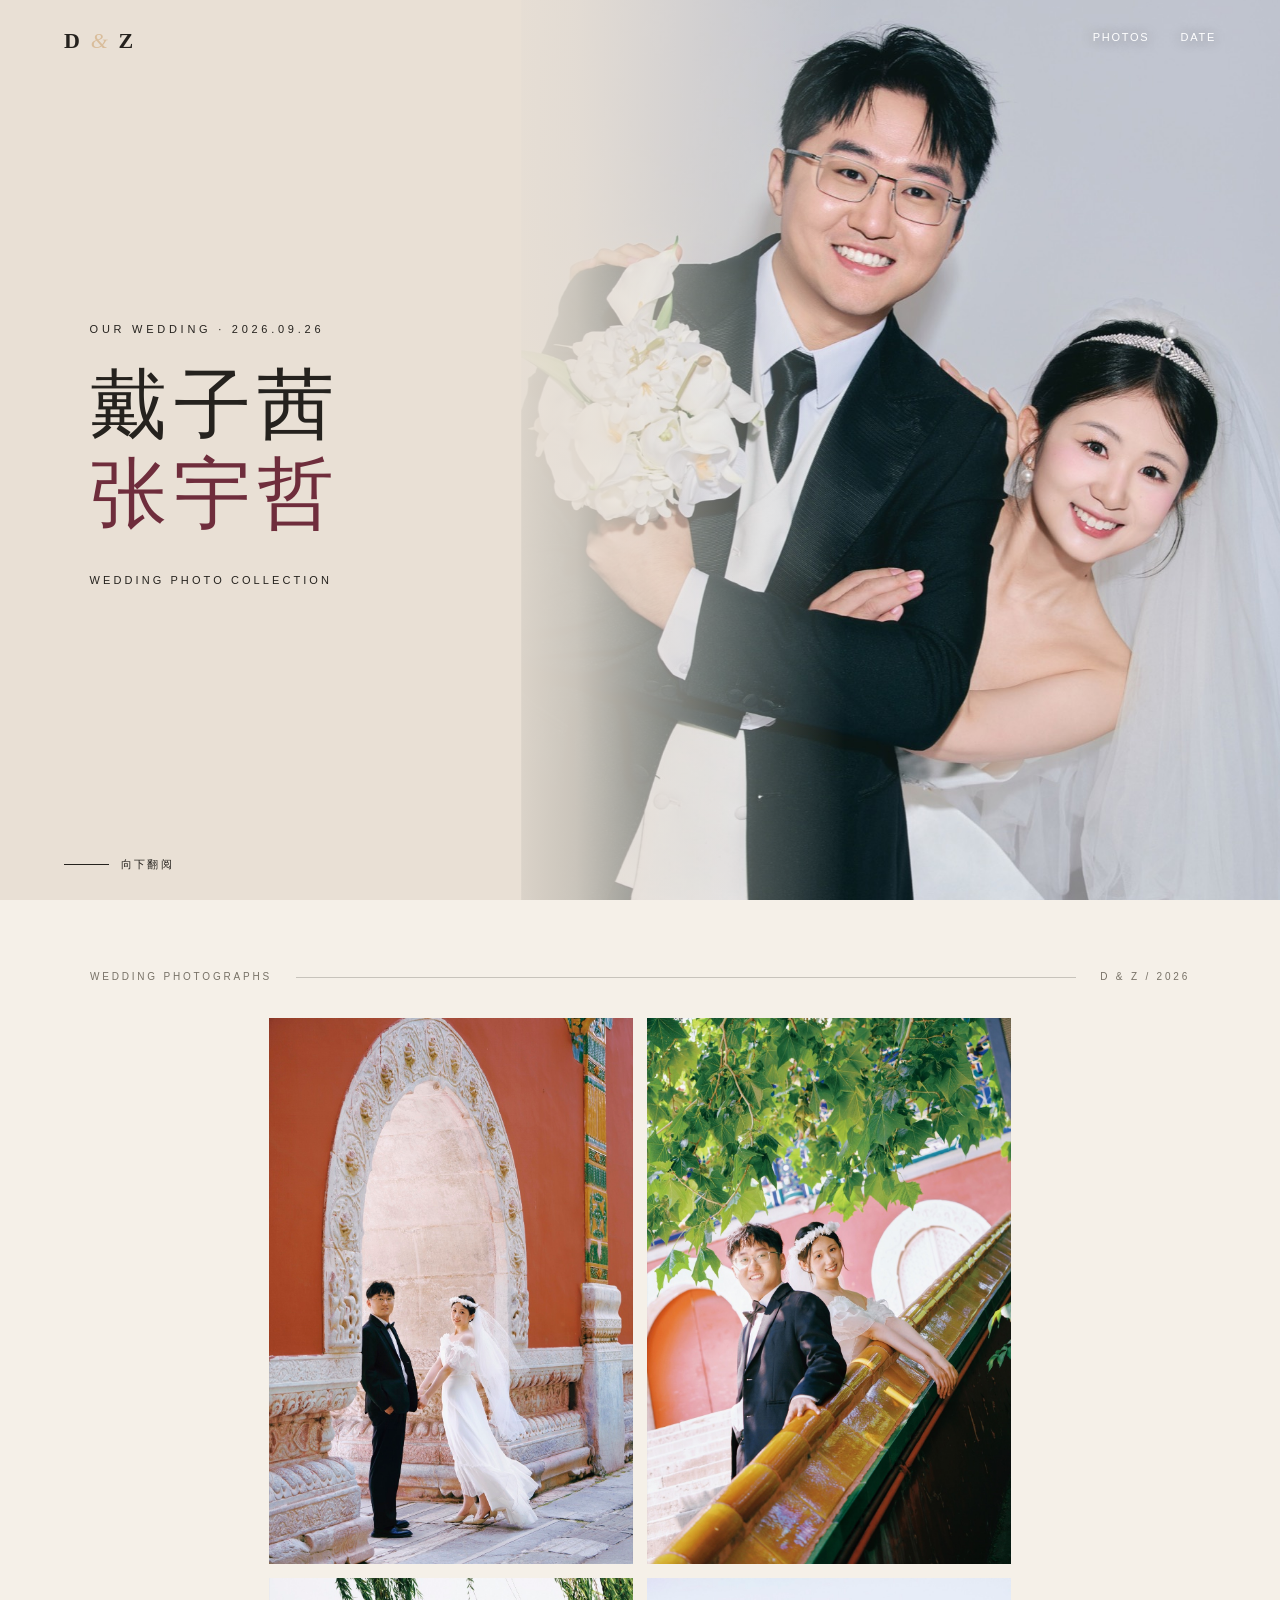
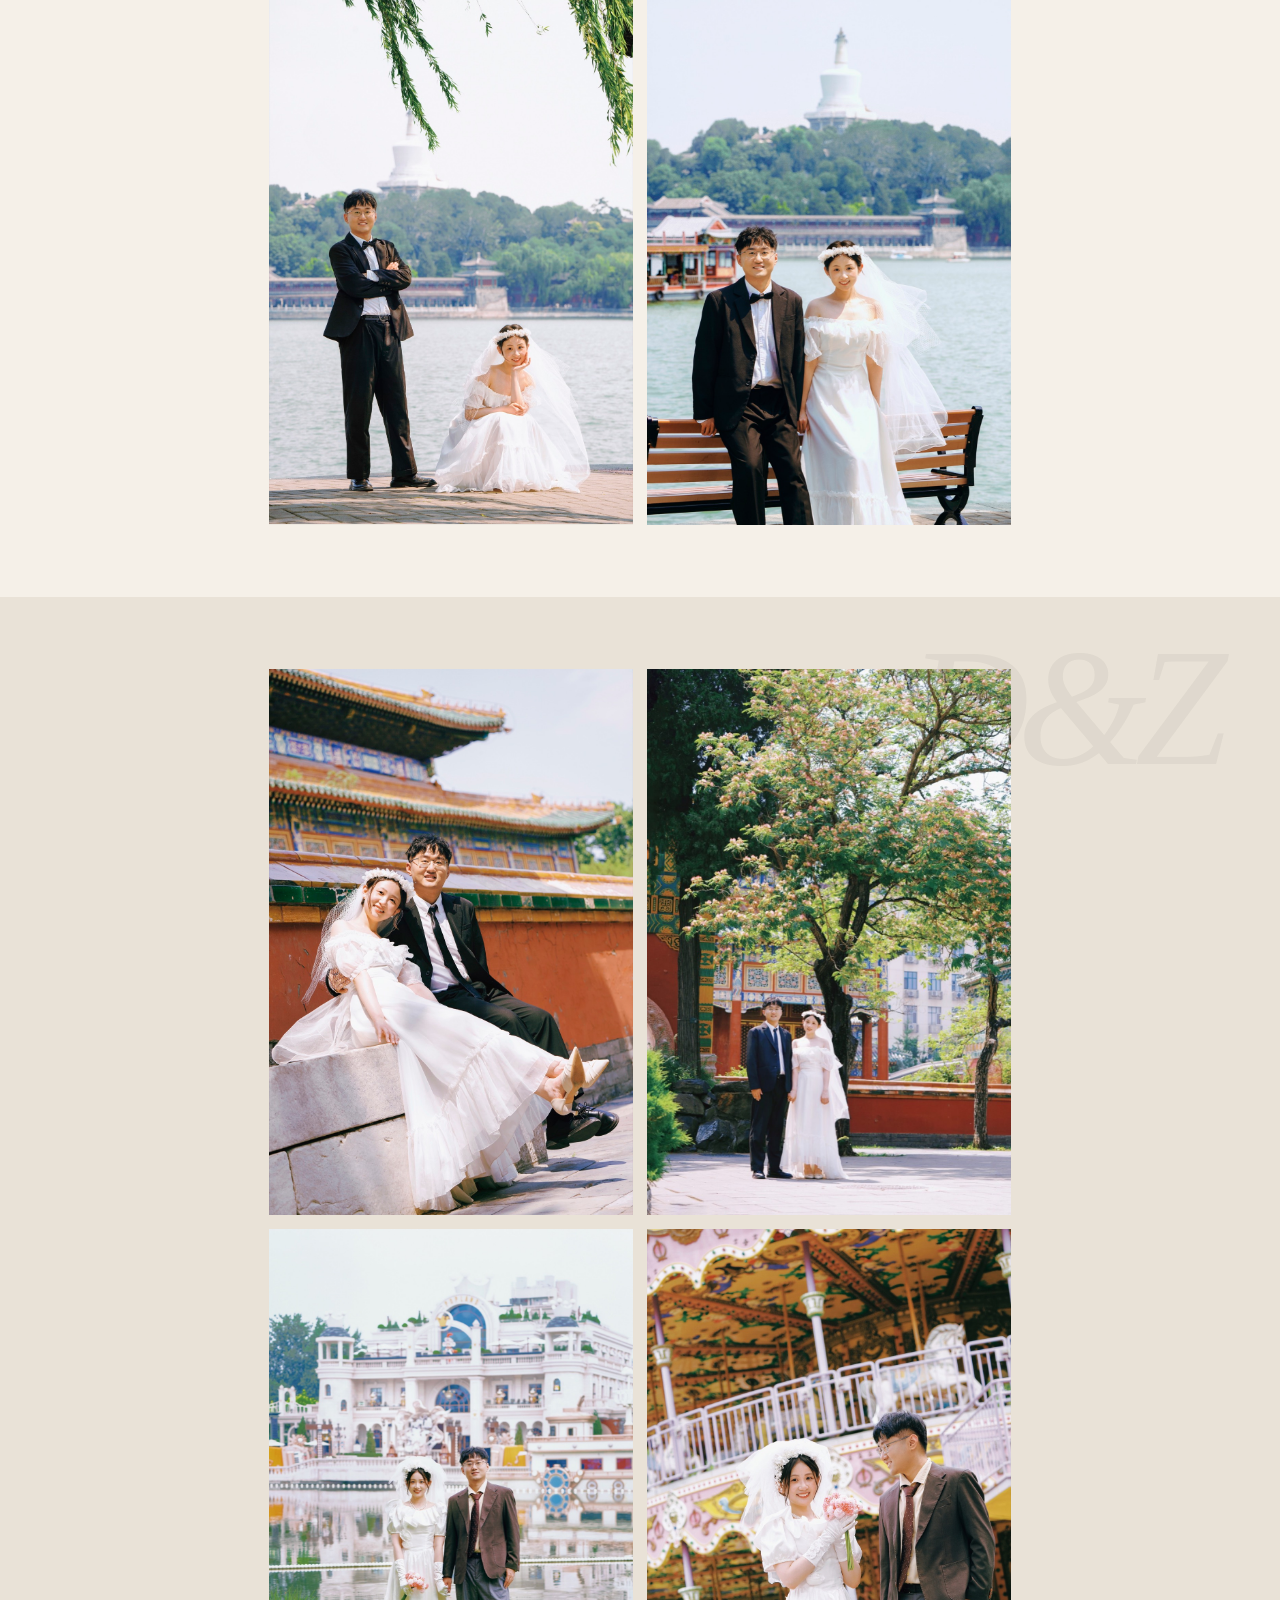
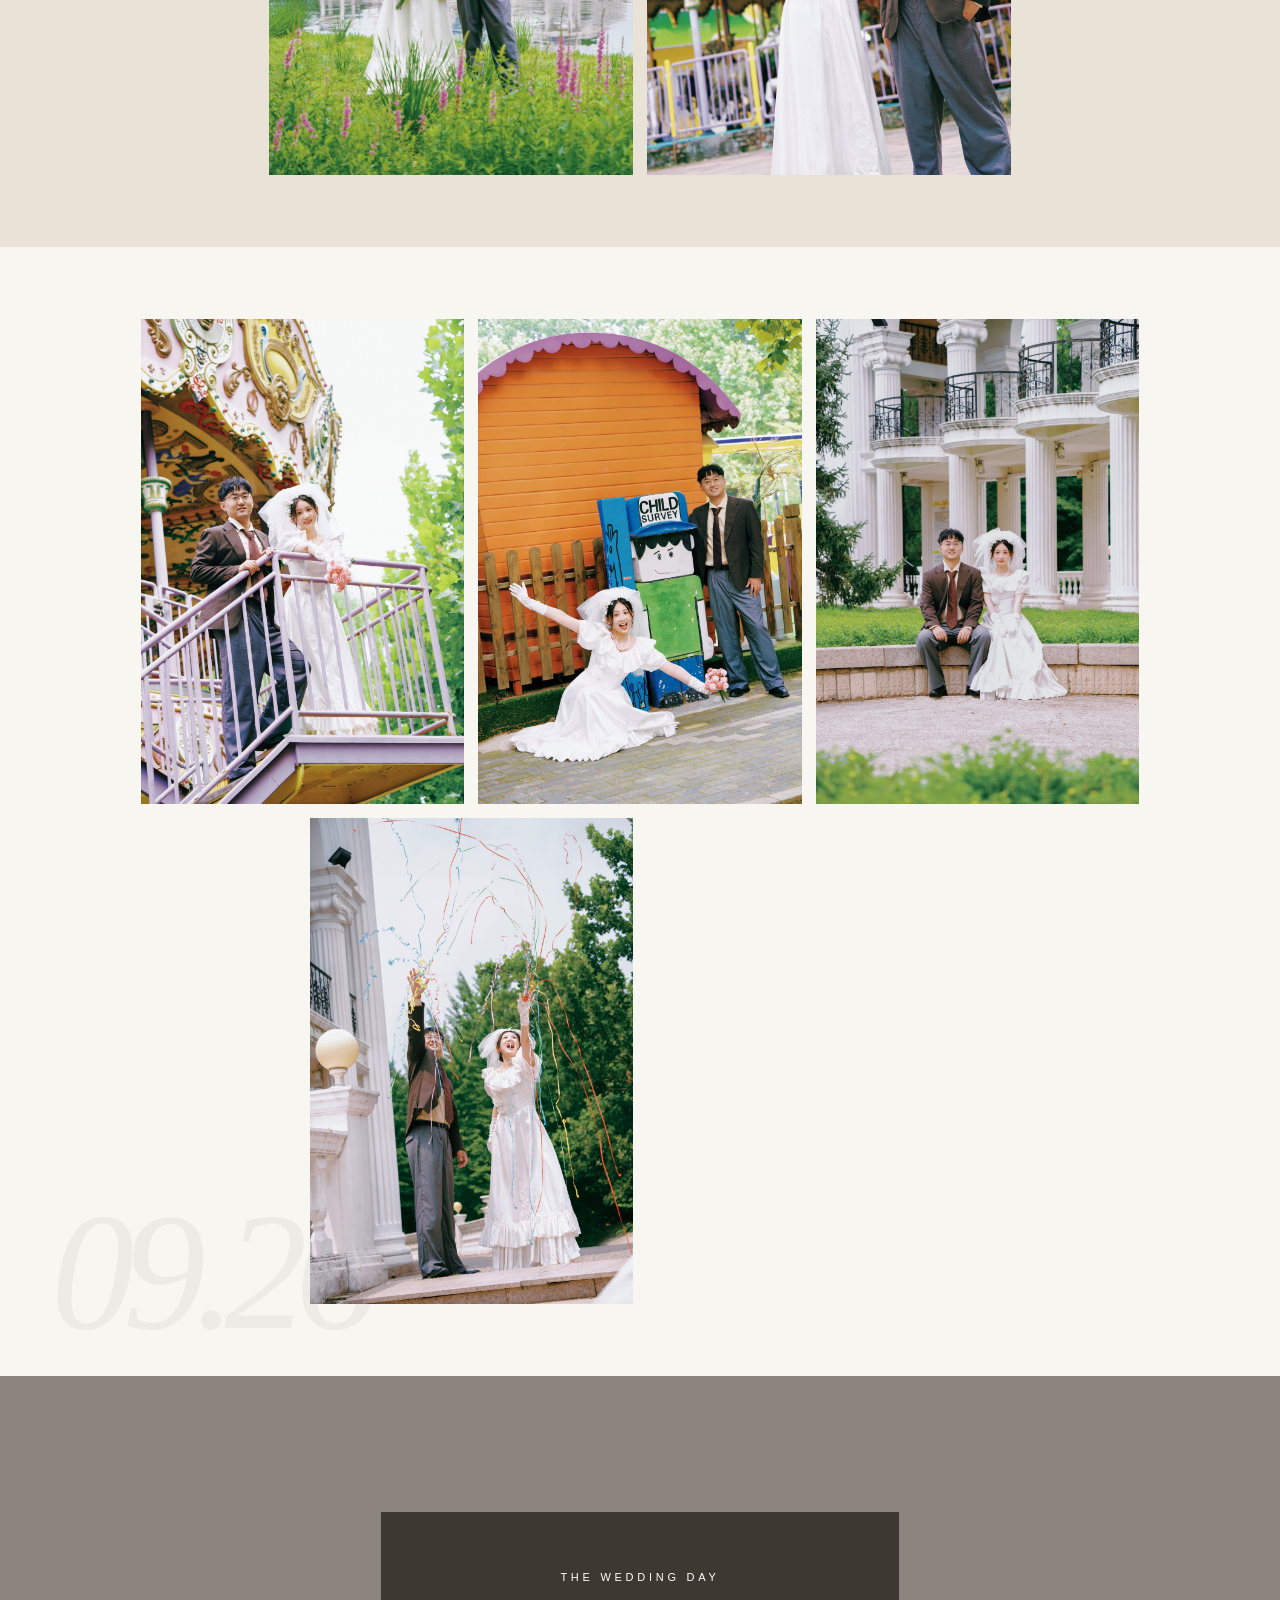
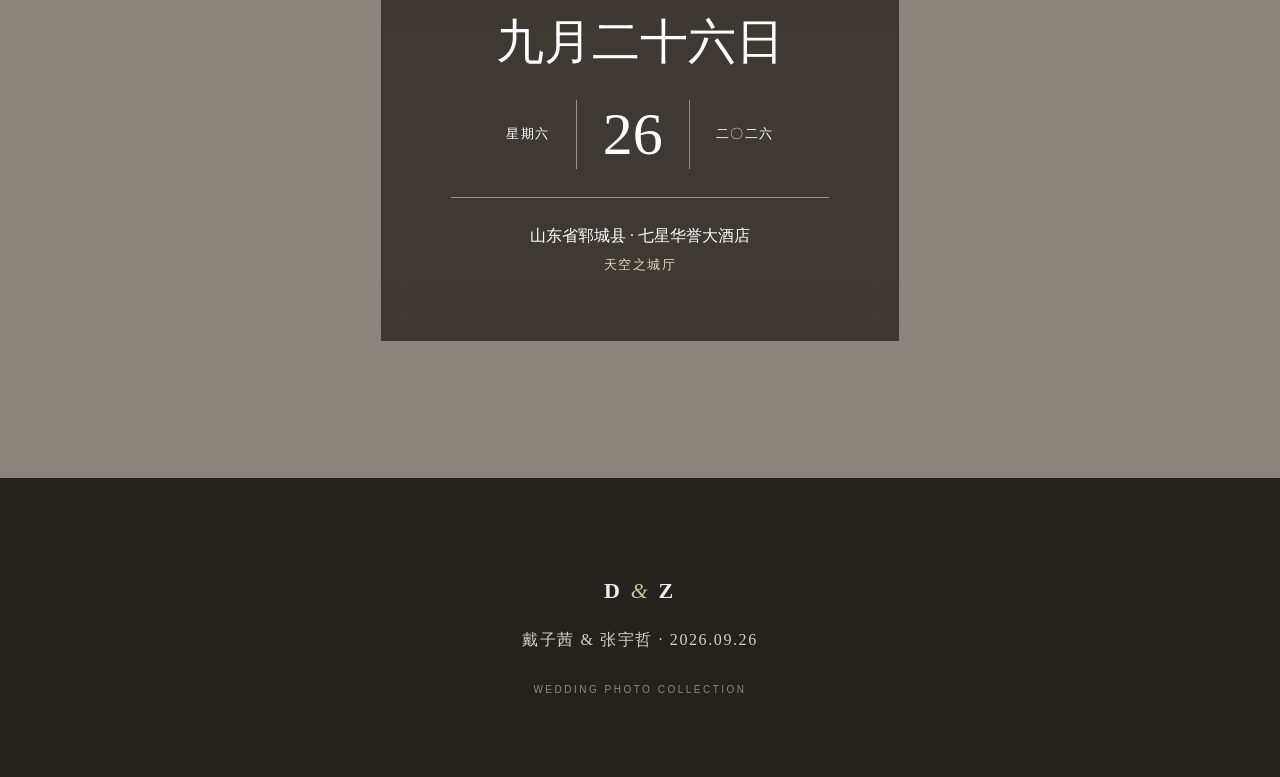
==== index.html @ 15e839a5 "Remove staircase portrait and refresh gallery styles" ====
<!doctype html>
<html lang="zh-CN">
<head>
  <meta charset="utf-8">
  <meta name="viewport" content="width=device-width, initial-scale=1">
  <meta name="description" content="戴子茜与张宇哲的婚礼影像集。2026年9月26日，山东省郓城县七星华誉大酒店·天空之城厅">
  <title>戴子茜 & 张宇哲｜婚礼影像集</title>
  <link rel="stylesheet" href="style.css?v=20260824-2">
</head>
<body>
  <header class="nav">
    <a class="monogram" href="#top" aria-label="返回首页">D <span>&</span> Z</a>
    <nav aria-label="页面导航">
      <a href="#gallery">PHOTOS</a><a href="#day">DATE</a>
    </nav>
  </header>

  <main>
    <section class="hero" id="top">
      <img src="photos/hero.jpg" alt="戴子茜与张宇哲的婚纱照">
      <div class="heroShade"></div>
      <div class="heroCopy">
        <p class="eyebrow">OUR WEDDING · 2026.09.26</p>
        <h1>戴子茜<br><em>张宇哲</em></h1>
        <p class="names">WEDDING PHOTO COLLECTION</p>
      </div>
      <a class="scroll" href="#gallery"><span></span>向下翻阅</a>
    </section>

    <section class="albumSpread openingSpread section" id="gallery" aria-label="婚纱照片">
      <div class="albumCaption">
        <p>WEDDING PHOTOGRAPHS</p><span></span><p>D & Z / 2026</p>
      </div>
      <div class="albumGrid openingGrid">
        <button class="photo lead" data-full="photos/photo-01.jpg"><img src="photos/photo-01.jpg" alt="戴子茜与张宇哲在红墙前牵手"><span>VIEW</span></button>
        <button class="photo" data-full="photos/photo-02.jpg"><img src="photos/photo-02.jpg" alt="戴子茜与张宇哲在绿荫下相伴" loading="lazy"><span>VIEW</span></button>
        <button class="photo" data-full="photos/photo-03.jpg"><img src="photos/photo-03.jpg" alt="戴子茜与张宇哲在湖畔留影" loading="lazy"><span>VIEW</span></button>
        <button class="photo" data-full="photos/photo-04.jpg"><img src="photos/photo-04.jpg" alt="戴子茜与张宇哲在北海湖畔" loading="lazy"><span>VIEW</span></button>
      </div>
    </section>

    <section class="albumSpread middleSpread section" aria-label="婚纱照片">
      <p class="spreadMark" aria-hidden="true">D&Z</p>
      <div class="albumGrid middleGrid">
        <button class="photo" data-full="photos/photo-05.jpg"><img src="photos/photo-05.jpg" alt="戴子茜与张宇哲依偎在宫墙旁" loading="lazy"><span>VIEW</span></button>
        <button class="photo" data-full="photos/photo-06.jpg"><img src="photos/photo-06.jpg" alt="戴子茜与张宇哲在花树下牵手" loading="lazy"><span>VIEW</span></button>
        <button class="photo" data-full="photos/photo-07.jpg"><img src="photos/photo-07.jpg" alt="戴子茜与张宇哲在花园里牵手" loading="lazy"><span>VIEW</span></button>
        <button class="photo" data-full="photos/photo-08.jpg"><img src="photos/photo-08.jpg" alt="戴子茜与张宇哲在旋转木马前相视" loading="lazy"><span>VIEW</span></button>
      </div>
    </section>

    <section class="albumSpread closingSpread section" aria-label="婚纱照片">
      <p class="dateMark" aria-hidden="true">09.26</p>
      <div class="albumGrid closingGrid">
        <button class="photo" data-full="photos/photo-09.jpg"><img src="photos/photo-09.jpg" alt="戴子茜与张宇哲在旋转木马旁合影" loading="lazy"><span>VIEW</span></button>
        <button class="photo" data-full="photos/photo-10.jpg"><img src="photos/photo-10.jpg" alt="戴子茜与张宇哲的俏皮合影" loading="lazy"><span>VIEW</span></button>
        <button class="photo" data-full="photos/photo-14.jpg"><img src="photos/photo-14.jpg" alt="戴子茜与张宇哲在白色廊柱前并肩而坐" loading="lazy"><span>VIEW</span></button>
        <button class="photo" data-full="photos/photo-15.jpg"><img src="photos/photo-15.jpg" alt="戴子茜与张宇哲在彩带下欢庆" loading="lazy"><span>VIEW</span></button>
      </div>
    </section>

    <section class="day" id="day">
      <div class="dayCard">
        <p class="eyebrow">THE WEDDING DAY</p><h2>九月二十六日</h2>
        <div class="date"><span>星期六</span><strong>26</strong><span>二〇二六</span></div>
        <div class="rule"></div>
        <p>山东省郓城县 · 七星华誉大酒店</p><p class="time">天空之城厅</p>
      </div>
    </section>
  </main>

  <footer><p class="monogram">D <span>&</span> Z</p><p>戴子茜 & 张宇哲 · 2026.09.26</p><small>WEDDING PHOTO COLLECTION</small></footer>
  <dialog id="lightbox"><button aria-label="关闭">×</button><img alt="照片预览"></dialog>
  <script src="script.js"></script>
</body>
</html>
---- style.css ----
:root{--ink:#25221e;--cream:#f5f0e8;--stone:#e9e2d7;--wine:#6f2d3c}
*{box-sizing:border-box}html{scroll-behavior:smooth}body{margin:0;background:var(--cream);color:var(--ink);font-family:"Noto Serif SC","Songti SC",Georgia,serif}a{color:inherit;text-decoration:none}
.nav{position:absolute;z-index:10;width:100%;display:flex;justify-content:space-between;align-items:center;padding:30px 5vw;color:#fff}.monogram{font:600 22px/1 Georgia,serif;letter-spacing:.12em}.monogram span{font-style:italic;font-weight:400;color:#d9bd9b}.nav .monogram{color:var(--ink)}.nav nav{display:flex;gap:31px;font:500 11px/1 Arial,sans-serif;letter-spacing:.16em;text-shadow:0 1px 14px #0007}.nav nav a{border-bottom:1px solid transparent;padding-bottom:6px}.nav nav a:hover{border-color:#fff}
.hero{min-height:100svh;position:relative;overflow:hidden;color:var(--ink);background:#e9e0d5}.hero>img{position:absolute;inset:0 0 0 auto;width:59%;height:100%;object-fit:cover;object-position:center 34%;transform:scale(1.01)}.heroShade{position:absolute;inset:0;background:linear-gradient(90deg,#e9e0d5 0%,#e9e0d5 37%,#e9e0d5db 45%,#e9e0d500 66%)}.heroCopy{position:absolute;z-index:1;left:7vw;top:50%;width:42%;transform:translateY(-46%)}.eyebrow{font:500 11px/1.4 Arial,sans-serif;letter-spacing:.34em;margin:0 0 24px}.eyebrow.dark{color:var(--wine)}.hero h1{font-size:clamp(48px,6vw,88px);line-height:1.16;font-weight:400;letter-spacing:.09em;margin:0}.hero h1 em{font-style:normal;font-weight:400;color:var(--wine)}.names{margin-top:32px;font:500 11px/1.6 Arial,sans-serif;letter-spacing:.28em}.scroll{position:absolute;bottom:28px;left:5vw;font:11px Arial,sans-serif;letter-spacing:.2em;display:flex;align-items:center;gap:12px}.scroll span{display:block;width:45px;height:1px;background:var(--ink)}
.section{padding:8vh max(6vw,24px)}.albumSpread{position:relative;min-height:100svh;display:grid;align-content:center;overflow:hidden}.openingSpread{background:var(--cream)}.middleSpread{background:var(--stone)}.closingSpread{background:#f8f6f1}.albumCaption{display:grid;grid-template-columns:auto minmax(50px,1fr) auto;gap:24px;align-items:center;width:min(100%,1100px);margin:0 auto 4vh;color:#777166;font:500 10px/1 Arial,sans-serif;letter-spacing:.28em}.albumCaption p{margin:0;white-space:nowrap}.albumCaption span{height:1px;background:#25221e38}.albumGrid{position:relative;z-index:1;display:grid;margin:0 auto}.openingGrid,.middleGrid{grid-template-columns:repeat(2,minmax(0,1fr));grid-template-rows:none;grid-auto-flow:row;gap:14px;width:min(58vw,820px);aspect-ratio:auto}.openingGrid .photo:nth-child(n),.middleGrid .photo:nth-child(n){grid-column:auto;grid-row:auto;width:100%;min-width:0;min-height:0;margin:0;aspect-ratio:2/3}.closingGrid{grid-template-columns:repeat(6,minmax(0,1fr));grid-template-rows:none;grid-auto-flow:row;gap:14px;width:min(78vw,1180px);aspect-ratio:auto}.closingGrid .photo:nth-child(n){width:100%;min-width:0;min-height:0;margin:0;aspect-ratio:2/3}.closingGrid .photo:nth-child(1){grid-column:1/span 2;grid-row:1}.closingGrid .photo:nth-child(2){grid-column:3/span 2;grid-row:1}.closingGrid .photo:nth-child(3){grid-column:5/span 2;grid-row:1}.closingGrid .photo:nth-child(4){grid-column:2/span 2;grid-row:2}.closingGrid .photo:nth-child(5){grid-column:4/span 2;grid-row:2}.spreadMark,.dateMark{position:absolute;z-index:0;margin:0;color:#25221e0d;font:italic clamp(88px,13vw,190px)/.8 Georgia,serif;letter-spacing:-.07em;pointer-events:none}.spreadMark{top:5vh;right:5vw}.dateMark{left:4vw;bottom:4vh}
.photo{border:0;padding:0;position:relative;aspect-ratio:2/3;overflow:hidden;background:#ece7df;cursor:zoom-in}.photo img{width:100%;height:100%;object-fit:contain;transition:transform .7s ease}.photo span{position:absolute;z-index:2;right:18px;bottom:16px;color:#fff;font:10px Arial,sans-serif;letter-spacing:.2em;opacity:0;transition:opacity .3s}.photo:after{content:"";position:absolute;inset:0;background:#26181226;opacity:0;transition:opacity .3s}.photo:hover img{transform:scale(1.04)}.photo:hover:after,.photo:hover span{opacity:1}
.day{min-height:78vh;background:url("photos/day.jpg") center 42%/cover fixed;display:grid;place-items:center;padding:60px 20px;position:relative}.day:before{content:"";position:absolute;inset:0;background:#231b1480}.dayCard{position:relative;background:#2b2620cc;backdrop-filter:blur(10px);color:#fff;text-align:center;padding:58px 70px;border:1px solid #ffffff61;min-width:min(520px,92vw)}.dayCard h2{font-size:48px;font-weight:400;margin:0 0 26px}.date{display:flex;justify-content:center;align-items:center;gap:26px}.date span{font-size:13px;letter-spacing:.12em}.date strong{font:400 60px Georgia,serif;border-inline:1px solid #ffffff73;padding:0 26px}.rule{height:1px;background:#ffffff73;margin:28px 0}.dayCard>p:not(.eyebrow){margin:9px}.time{font-size:13px;letter-spacing:.12em;color:#e2d7c8}
footer{text-align:center;padding:80px 20px;background:#25221e;color:#eee}footer>p:nth-child(2){margin:28px 0;color:#d8d0c5;letter-spacing:.1em}footer small{color:#8f887e;font:10px Arial,sans-serif;letter-spacing:.25em}
dialog{width:100vw;height:100vh;max-width:none;max-height:none;border:0;padding:5vw;background:#100d0bf0}dialog[open]{display:grid;place-items:center}dialog::backdrop{background:#100d0bf0}dialog img{max-width:90vw;max-height:85vh;object-fit:contain}dialog button{position:absolute;right:28px;top:20px;background:none;border:0;color:#fff;font:300 38px Arial,sans-serif;cursor:pointer}
@media(max-width:760px){.nav nav{display:none}.nav{padding:24px}.nav .monogram{color:#fff;text-shadow:0 1px 12px #0006}.hero{color:#fff}.hero>img{inset:0;width:100%;object-position:center 35%}.heroShade{background:linear-gradient(180deg,#14100d33,#14100d29 35%,#14100db8)}.heroCopy{left:24px;right:24px;top:auto;bottom:104px;width:auto;transform:none;text-align:center;text-shadow:0 2px 18px #0006}.hero .eyebrow{margin-bottom:18px}.hero h1{font-size:47px}.hero h1 em{color:#f0dfcd}.scroll span{background:#fff}.section{padding:56px 14px}.albumCaption{grid-template-columns:auto minmax(20px,1fr) auto;gap:10px;margin-bottom:22px;font-size:8px;letter-spacing:.14em}.openingGrid{grid-template-columns:repeat(2,minmax(0,1fr));grid-template-rows:none;grid-auto-flow:row;width:100%;aspect-ratio:auto;gap:8px}.openingGrid .photo:nth-child(n){grid-column:auto;grid-row:auto;width:100%;margin:0;aspect-ratio:2/3}.middleGrid{grid-template-columns:repeat(2,minmax(0,1fr));grid-template-rows:none;grid-auto-flow:row;width:100%;gap:8px;aspect-ratio:auto}.middleGrid .photo:nth-child(n){grid-column:auto;grid-row:auto;width:100%;margin:0;aspect-ratio:2/3}.closingGrid{grid-template-columns:repeat(2,minmax(0,1fr));grid-template-rows:none;grid-auto-flow:row;width:100%;gap:8px;aspect-ratio:auto}.closingGrid .photo:nth-child(n){order:0;grid-column:auto;grid-row:auto;width:100%;margin:0;aspect-ratio:2/3}.closingGrid .photo:nth-child(5){grid-column:1/-1;justify-self:center;width:calc(50% - 4px)}.spreadMark,.dateMark{font-size:24vw}.spreadMark{top:28px;right:18px}.dateMark{left:16px;bottom:24px}.day{background-attachment:scroll}.dayCard{padding:45px 22px}.dayCard h2{font-size:38px}.date{gap:10px}.date strong{font-size:46px;padding:0 14px}dialog{padding:18px}dialog img{max-width:100%;max-height:82vh}}
@media(prefers-reduced-motion:reduce){html{scroll-behavior:auto}.photo img{transition:none}}
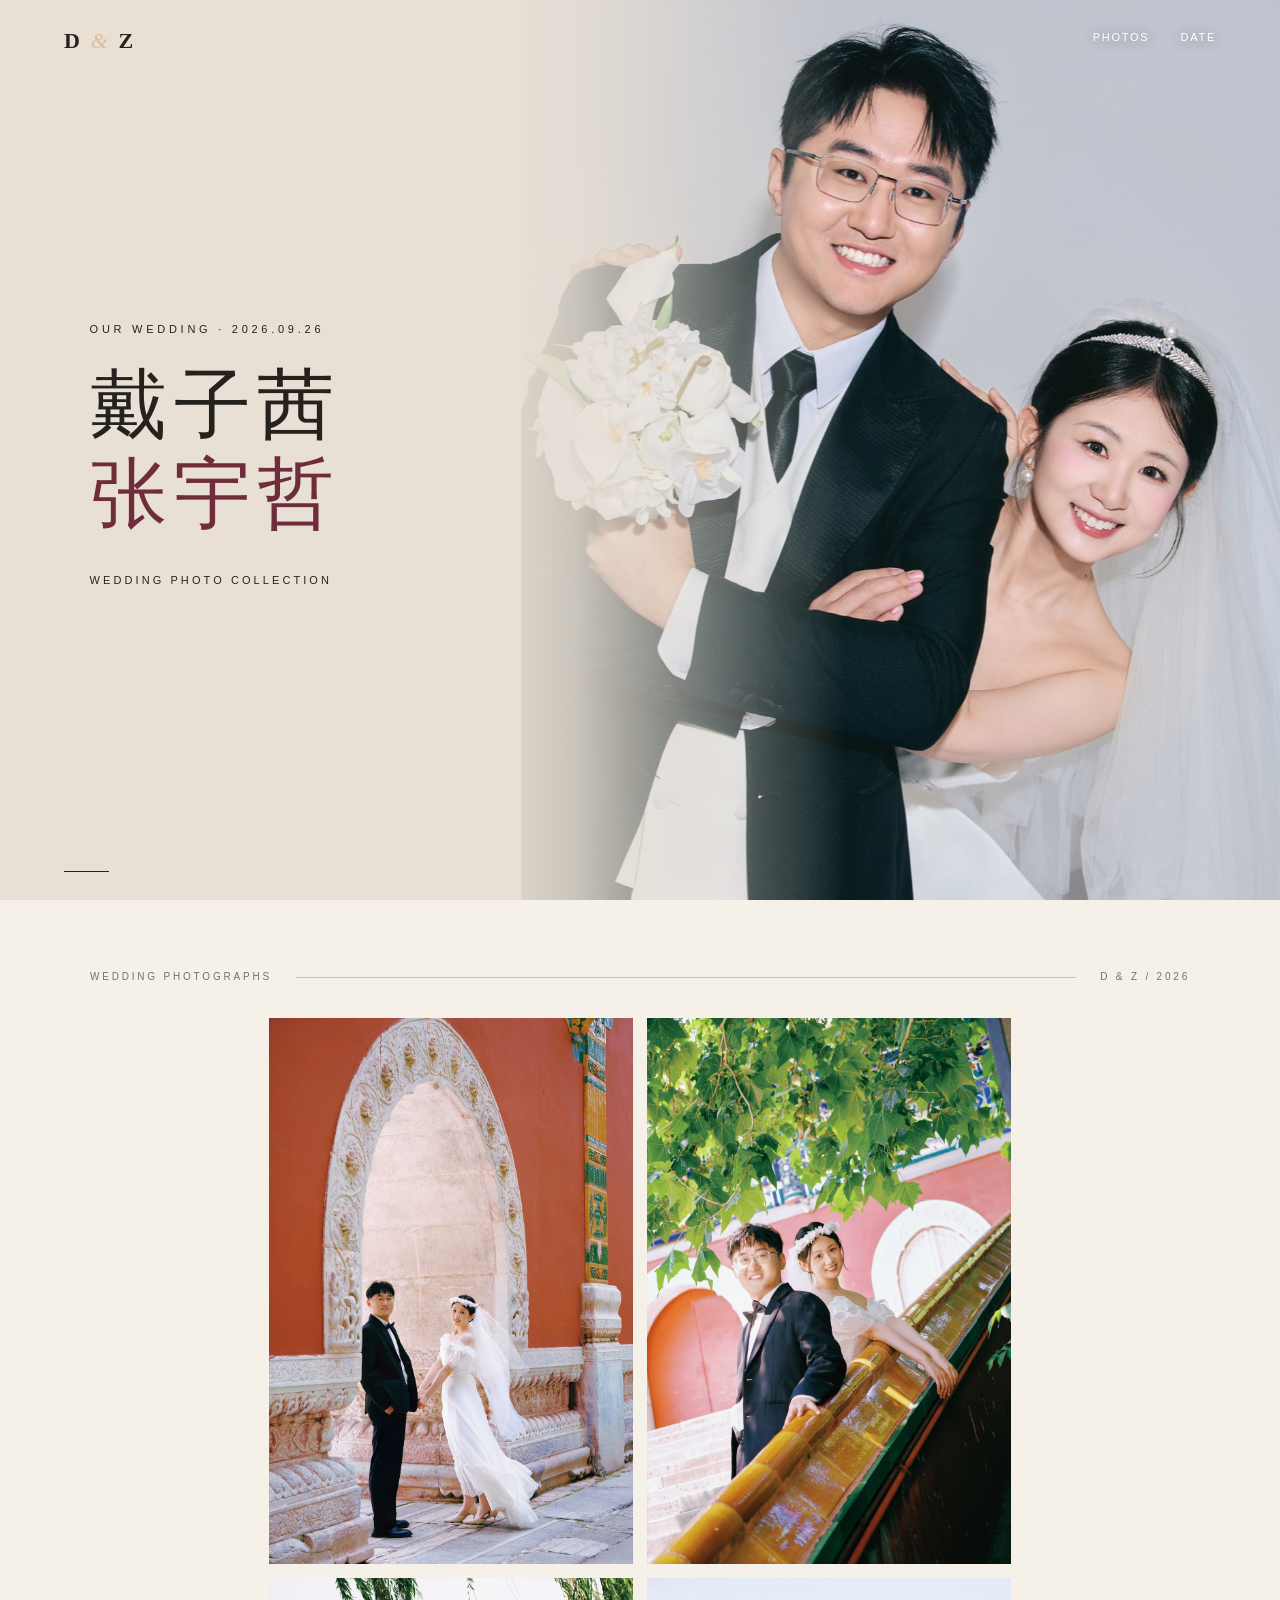
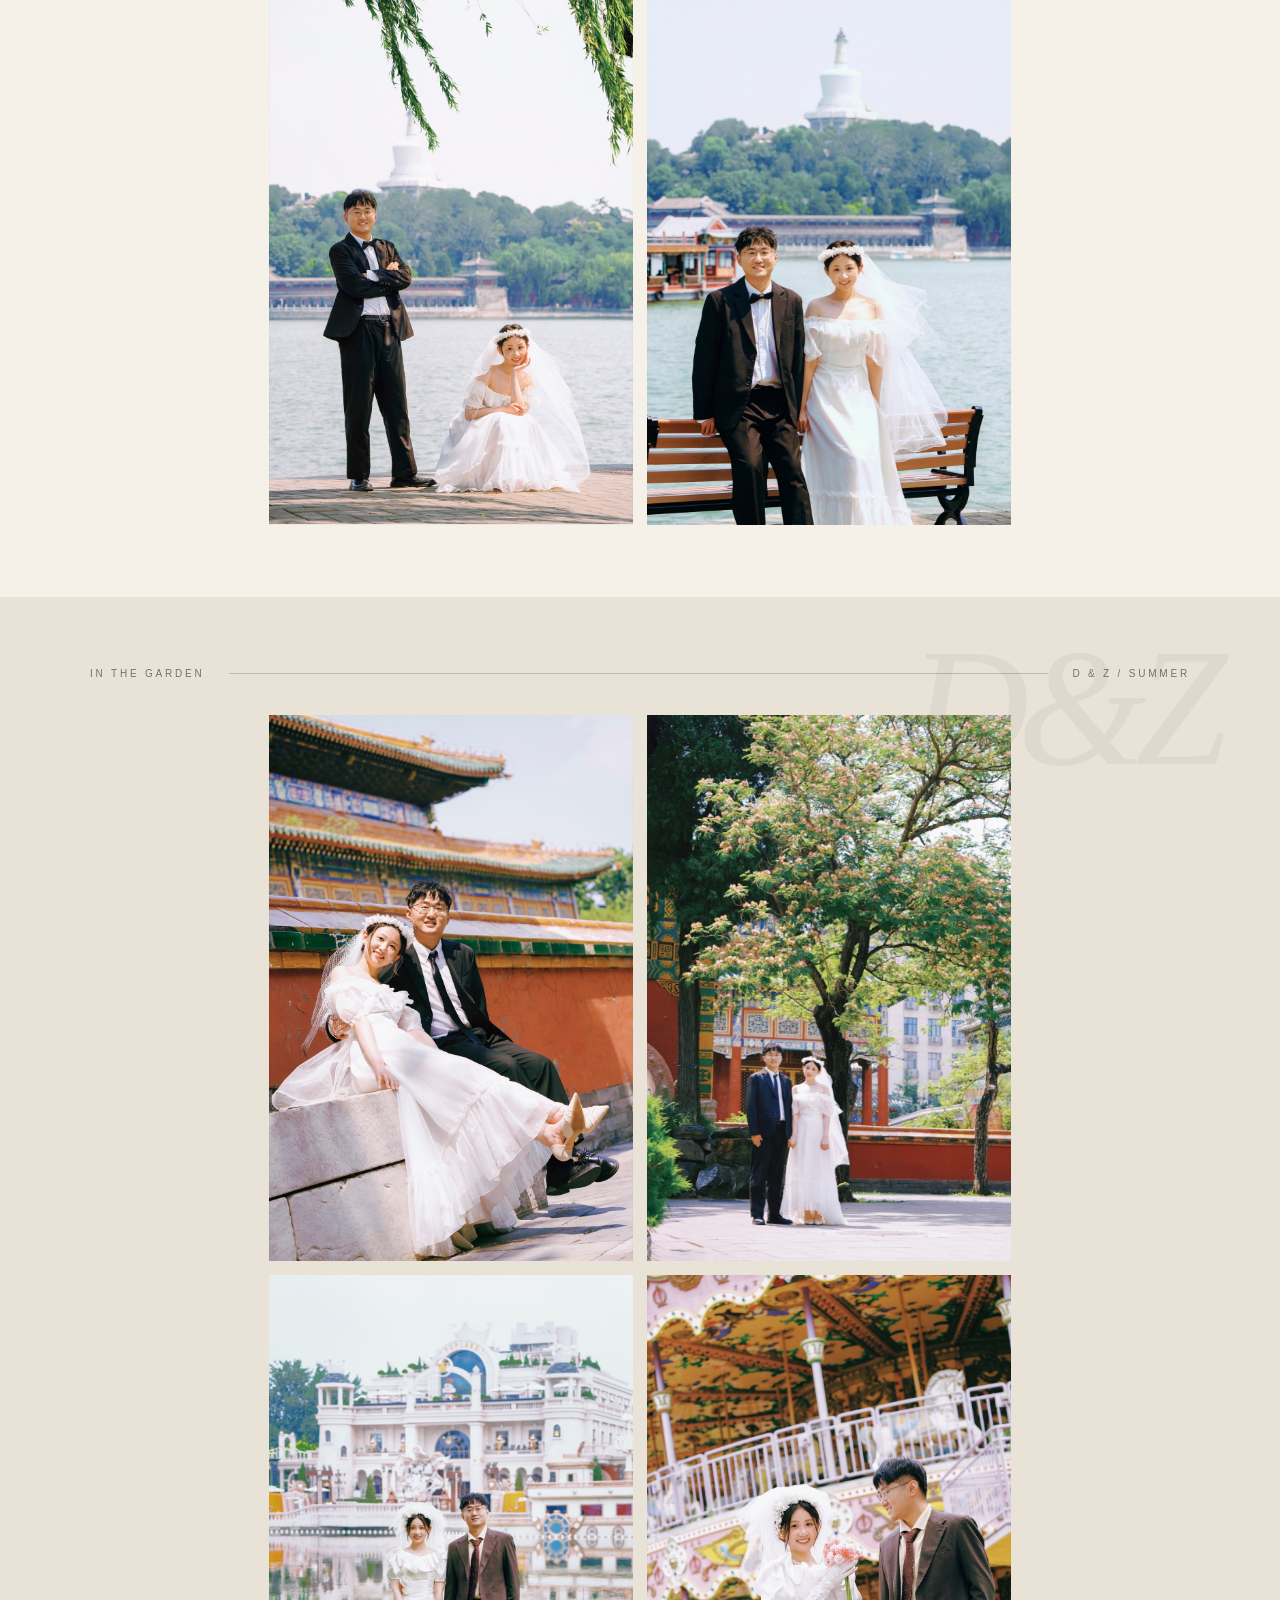
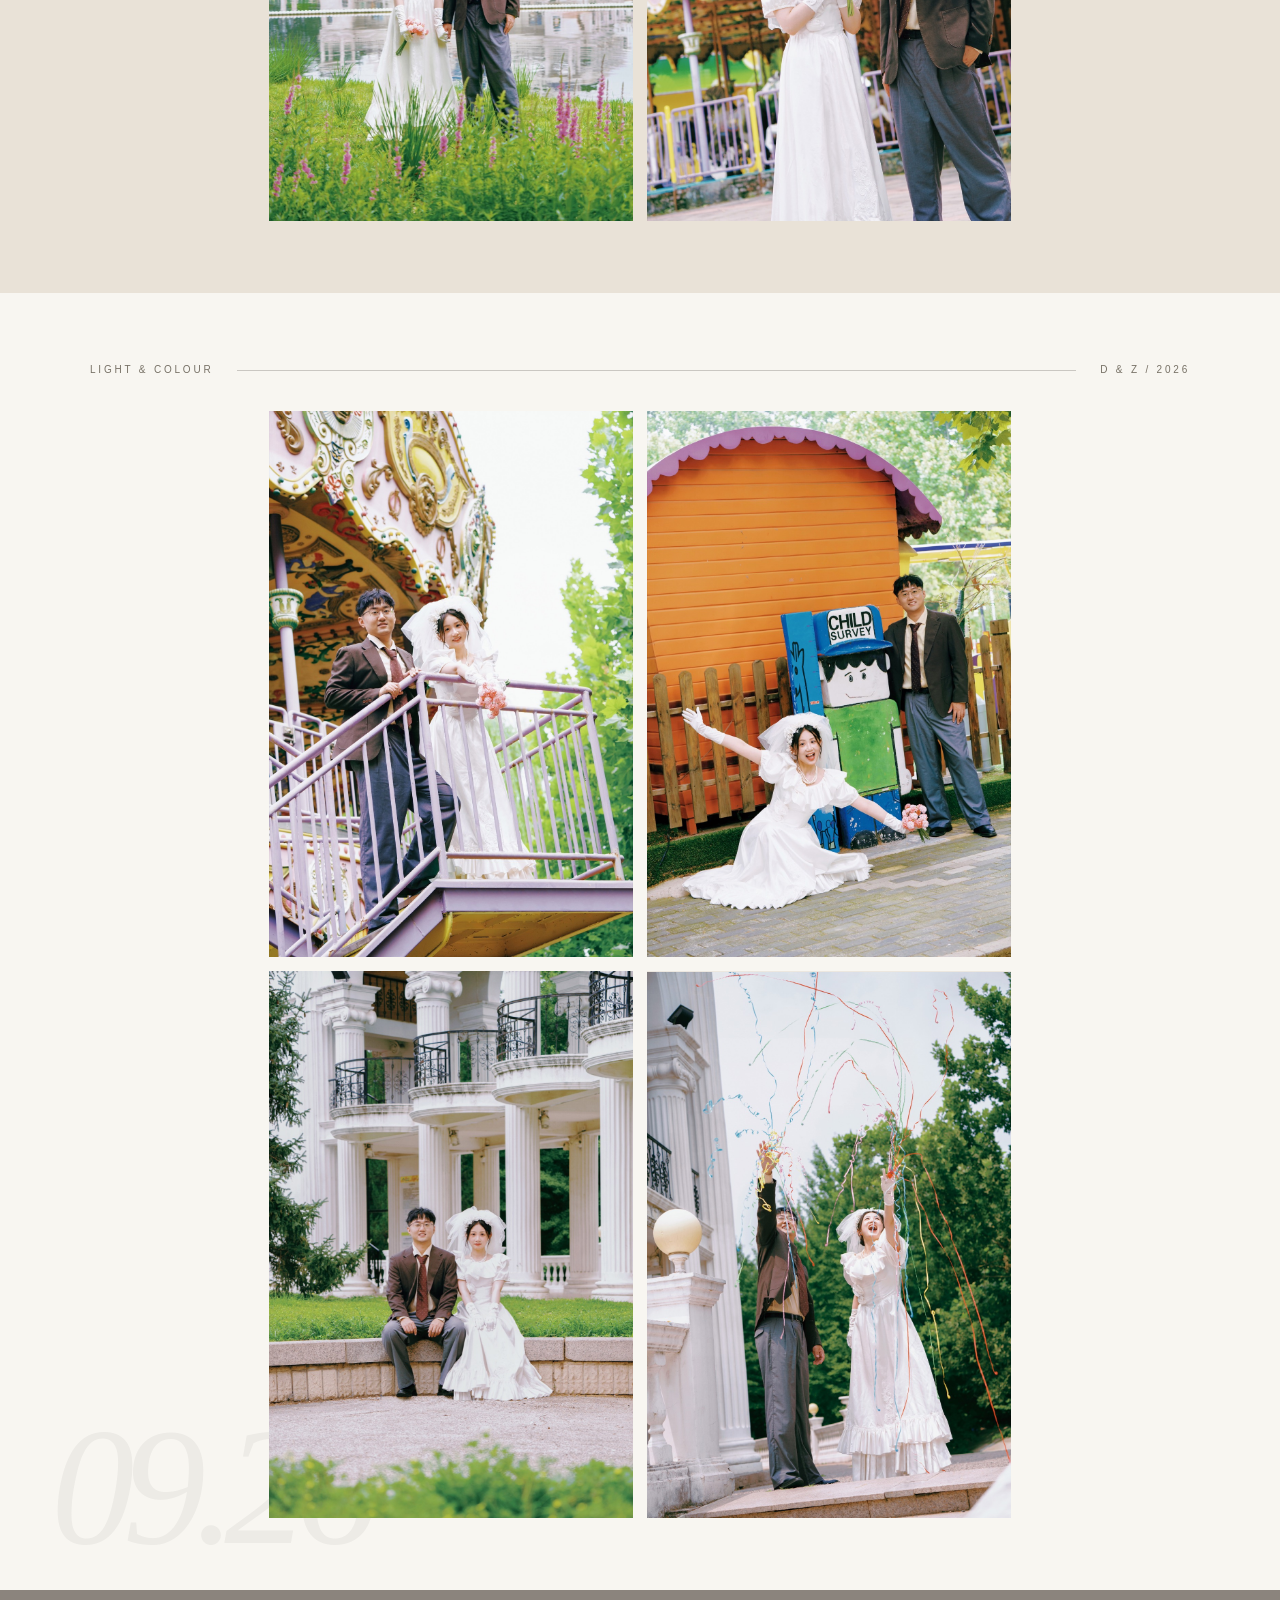
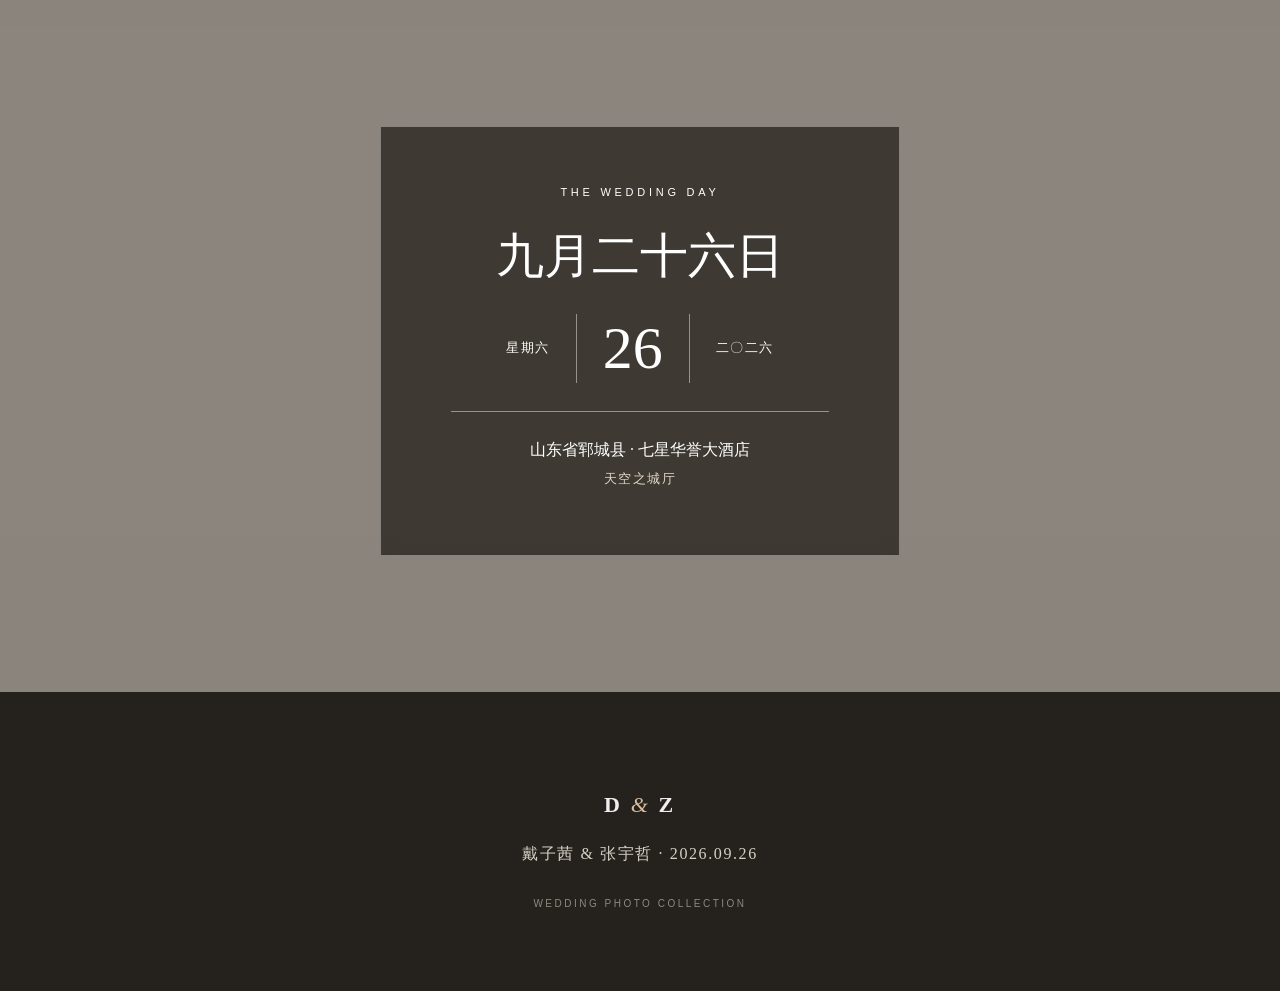
==== commit 1745b3f8: "Add gallery captions and simplify scroll cue" ====
--- a/index.html
+++ b/index.html
@@ -5,7 +5,7 @@
   <meta name="viewport" content="width=device-width, initial-scale=1">
   <meta name="description" content="戴子茜与张宇哲的婚礼影像集。2026年9月26日，山东省郓城县七星华誉大酒店·天空之城厅">
   <title>戴子茜 & 张宇哲｜婚礼影像集</title>
-  <link rel="stylesheet" href="style.css?v=20260824-2">
+  <link rel="stylesheet" href="style.css?v=20260824-3">
 </head>
 <body>
   <header class="nav">
@@ -24,7 +24,7 @@
         <h1>戴子茜<br><em>张宇哲</em></h1>
         <p class="names">WEDDING PHOTO COLLECTION</p>
       </div>
-      <a class="scroll" href="#gallery"><span></span>向下翻阅</a>
+      <a class="scroll" href="#gallery" aria-label="浏览婚纱照片"><span></span></a>
     </section>
 
     <section class="albumSpread openingSpread section" id="gallery" aria-label="婚纱照片">
@@ -41,6 +41,9 @@
 
     <section class="albumSpread middleSpread section" aria-label="婚纱照片">
       <p class="spreadMark" aria-hidden="true">D&Z</p>
+      <div class="albumCaption">
+        <p>IN THE GARDEN</p><span></span><p>D & Z / SUMMER</p>
+      </div>
       <div class="albumGrid middleGrid">
         <button class="photo" data-full="photos/photo-05.jpg"><img src="photos/photo-05.jpg" alt="戴子茜与张宇哲依偎在宫墙旁" loading="lazy"><span>VIEW</span></button>
         <button class="photo" data-full="photos/photo-06.jpg"><img src="photos/photo-06.jpg" alt="戴子茜与张宇哲在花树下牵手" loading="lazy"><span>VIEW</span></button>
@@ -51,6 +54,9 @@
 
     <section class="albumSpread closingSpread section" aria-label="婚纱照片">
       <p class="dateMark" aria-hidden="true">09.26</p>
+      <div class="albumCaption">
+        <p>LIGHT & COLOUR</p><span></span><p>D & Z / 2026</p>
+      </div>
       <div class="albumGrid closingGrid">
         <button class="photo" data-full="photos/photo-09.jpg"><img src="photos/photo-09.jpg" alt="戴子茜与张宇哲在旋转木马旁合影" loading="lazy"><span>VIEW</span></button>
         <button class="photo" data-full="photos/photo-10.jpg"><img src="photos/photo-10.jpg" alt="戴子茜与张宇哲的俏皮合影" loading="lazy"><span>VIEW</span></button>
--- a/style.css
+++ b/style.css
@@ -2,10 +2,10 @@
 *{box-sizing:border-box}html{scroll-behavior:smooth}body{margin:0;background:var(--cream);color:var(--ink);font-family:"Noto Serif SC","Songti SC",Georgia,serif}a{color:inherit;text-decoration:none}
 .nav{position:absolute;z-index:10;width:100%;display:flex;justify-content:space-between;align-items:center;padding:30px 5vw;color:#fff}.monogram{font:600 22px/1 Georgia,serif;letter-spacing:.12em}.monogram span{font-style:italic;font-weight:400;color:#d9bd9b}.nav .monogram{color:var(--ink)}.nav nav{display:flex;gap:31px;font:500 11px/1 Arial,sans-serif;letter-spacing:.16em;text-shadow:0 1px 14px #0007}.nav nav a{border-bottom:1px solid transparent;padding-bottom:6px}.nav nav a:hover{border-color:#fff}
 .hero{min-height:100svh;position:relative;overflow:hidden;color:var(--ink);background:#e9e0d5}.hero>img{position:absolute;inset:0 0 0 auto;width:59%;height:100%;object-fit:cover;object-position:center 34%;transform:scale(1.01)}.heroShade{position:absolute;inset:0;background:linear-gradient(90deg,#e9e0d5 0%,#e9e0d5 37%,#e9e0d5db 45%,#e9e0d500 66%)}.heroCopy{position:absolute;z-index:1;left:7vw;top:50%;width:42%;transform:translateY(-46%)}.eyebrow{font:500 11px/1.4 Arial,sans-serif;letter-spacing:.34em;margin:0 0 24px}.eyebrow.dark{color:var(--wine)}.hero h1{font-size:clamp(48px,6vw,88px);line-height:1.16;font-weight:400;letter-spacing:.09em;margin:0}.hero h1 em{font-style:normal;font-weight:400;color:var(--wine)}.names{margin-top:32px;font:500 11px/1.6 Arial,sans-serif;letter-spacing:.28em}.scroll{position:absolute;bottom:28px;left:5vw;font:11px Arial,sans-serif;letter-spacing:.2em;display:flex;align-items:center;gap:12px}.scroll span{display:block;width:45px;height:1px;background:var(--ink)}
-.section{padding:8vh max(6vw,24px)}.albumSpread{position:relative;min-height:100svh;display:grid;align-content:center;overflow:hidden}.openingSpread{background:var(--cream)}.middleSpread{background:var(--stone)}.closingSpread{background:#f8f6f1}.albumCaption{display:grid;grid-template-columns:auto minmax(50px,1fr) auto;gap:24px;align-items:center;width:min(100%,1100px);margin:0 auto 4vh;color:#777166;font:500 10px/1 Arial,sans-serif;letter-spacing:.28em}.albumCaption p{margin:0;white-space:nowrap}.albumCaption span{height:1px;background:#25221e38}.albumGrid{position:relative;z-index:1;display:grid;margin:0 auto}.openingGrid,.middleGrid{grid-template-columns:repeat(2,minmax(0,1fr));grid-template-rows:none;grid-auto-flow:row;gap:14px;width:min(58vw,820px);aspect-ratio:auto}.openingGrid .photo:nth-child(n),.middleGrid .photo:nth-child(n){grid-column:auto;grid-row:auto;width:100%;min-width:0;min-height:0;margin:0;aspect-ratio:2/3}.closingGrid{grid-template-columns:repeat(6,minmax(0,1fr));grid-template-rows:none;grid-auto-flow:row;gap:14px;width:min(78vw,1180px);aspect-ratio:auto}.closingGrid .photo:nth-child(n){width:100%;min-width:0;min-height:0;margin:0;aspect-ratio:2/3}.closingGrid .photo:nth-child(1){grid-column:1/span 2;grid-row:1}.closingGrid .photo:nth-child(2){grid-column:3/span 2;grid-row:1}.closingGrid .photo:nth-child(3){grid-column:5/span 2;grid-row:1}.closingGrid .photo:nth-child(4){grid-column:2/span 2;grid-row:2}.closingGrid .photo:nth-child(5){grid-column:4/span 2;grid-row:2}.spreadMark,.dateMark{position:absolute;z-index:0;margin:0;color:#25221e0d;font:italic clamp(88px,13vw,190px)/.8 Georgia,serif;letter-spacing:-.07em;pointer-events:none}.spreadMark{top:5vh;right:5vw}.dateMark{left:4vw;bottom:4vh}
+.section{padding:8vh max(6vw,24px)}.albumSpread{position:relative;min-height:100svh;display:grid;align-content:center;overflow:hidden}.openingSpread{background:var(--cream)}.middleSpread{background:var(--stone)}.closingSpread{background:#f8f6f1}.albumCaption{display:grid;grid-template-columns:auto minmax(50px,1fr) auto;gap:24px;align-items:center;width:min(100%,1100px);margin:0 auto 4vh;color:#777166;font:500 10px/1 Arial,sans-serif;letter-spacing:.28em}.albumCaption p{margin:0;white-space:nowrap}.albumCaption span{height:1px;background:#25221e38}.albumGrid{position:relative;z-index:1;display:grid;margin:0 auto}.openingGrid,.middleGrid,.closingGrid{grid-template-columns:repeat(2,minmax(0,1fr));grid-template-rows:none;grid-auto-flow:row;gap:14px;width:min(58vw,820px);aspect-ratio:auto}.openingGrid .photo:nth-child(n),.middleGrid .photo:nth-child(n),.closingGrid .photo:nth-child(n){grid-column:auto;grid-row:auto;width:100%;min-width:0;min-height:0;margin:0;aspect-ratio:2/3}.spreadMark,.dateMark{position:absolute;z-index:0;margin:0;color:#25221e0d;font:italic clamp(88px,13vw,190px)/.8 Georgia,serif;letter-spacing:-.07em;pointer-events:none}.spreadMark{top:5vh;right:5vw}.dateMark{left:4vw;bottom:4vh}
 .photo{border:0;padding:0;position:relative;aspect-ratio:2/3;overflow:hidden;background:#ece7df;cursor:zoom-in}.photo img{width:100%;height:100%;object-fit:contain;transition:transform .7s ease}.photo span{position:absolute;z-index:2;right:18px;bottom:16px;color:#fff;font:10px Arial,sans-serif;letter-spacing:.2em;opacity:0;transition:opacity .3s}.photo:after{content:"";position:absolute;inset:0;background:#26181226;opacity:0;transition:opacity .3s}.photo:hover img{transform:scale(1.04)}.photo:hover:after,.photo:hover span{opacity:1}
 .day{min-height:78vh;background:url("photos/day.jpg") center 42%/cover fixed;display:grid;place-items:center;padding:60px 20px;position:relative}.day:before{content:"";position:absolute;inset:0;background:#231b1480}.dayCard{position:relative;background:#2b2620cc;backdrop-filter:blur(10px);color:#fff;text-align:center;padding:58px 70px;border:1px solid #ffffff61;min-width:min(520px,92vw)}.dayCard h2{font-size:48px;font-weight:400;margin:0 0 26px}.date{display:flex;justify-content:center;align-items:center;gap:26px}.date span{font-size:13px;letter-spacing:.12em}.date strong{font:400 60px Georgia,serif;border-inline:1px solid #ffffff73;padding:0 26px}.rule{height:1px;background:#ffffff73;margin:28px 0}.dayCard>p:not(.eyebrow){margin:9px}.time{font-size:13px;letter-spacing:.12em;color:#e2d7c8}
 footer{text-align:center;padding:80px 20px;background:#25221e;color:#eee}footer>p:nth-child(2){margin:28px 0;color:#d8d0c5;letter-spacing:.1em}footer small{color:#8f887e;font:10px Arial,sans-serif;letter-spacing:.25em}
 dialog{width:100vw;height:100vh;max-width:none;max-height:none;border:0;padding:5vw;background:#100d0bf0}dialog[open]{display:grid;place-items:center}dialog::backdrop{background:#100d0bf0}dialog img{max-width:90vw;max-height:85vh;object-fit:contain}dialog button{position:absolute;right:28px;top:20px;background:none;border:0;color:#fff;font:300 38px Arial,sans-serif;cursor:pointer}
-@media(max-width:760px){.nav nav{display:none}.nav{padding:24px}.nav .monogram{color:#fff;text-shadow:0 1px 12px #0006}.hero{color:#fff}.hero>img{inset:0;width:100%;object-position:center 35%}.heroShade{background:linear-gradient(180deg,#14100d33,#14100d29 35%,#14100db8)}.heroCopy{left:24px;right:24px;top:auto;bottom:104px;width:auto;transform:none;text-align:center;text-shadow:0 2px 18px #0006}.hero .eyebrow{margin-bottom:18px}.hero h1{font-size:47px}.hero h1 em{color:#f0dfcd}.scroll span{background:#fff}.section{padding:56px 14px}.albumCaption{grid-template-columns:auto minmax(20px,1fr) auto;gap:10px;margin-bottom:22px;font-size:8px;letter-spacing:.14em}.openingGrid{grid-template-columns:repeat(2,minmax(0,1fr));grid-template-rows:none;grid-auto-flow:row;width:100%;aspect-ratio:auto;gap:8px}.openingGrid .photo:nth-child(n){grid-column:auto;grid-row:auto;width:100%;margin:0;aspect-ratio:2/3}.middleGrid{grid-template-columns:repeat(2,minmax(0,1fr));grid-template-rows:none;grid-auto-flow:row;width:100%;gap:8px;aspect-ratio:auto}.middleGrid .photo:nth-child(n){grid-column:auto;grid-row:auto;width:100%;margin:0;aspect-ratio:2/3}.closingGrid{grid-template-columns:repeat(2,minmax(0,1fr));grid-template-rows:none;grid-auto-flow:row;width:100%;gap:8px;aspect-ratio:auto}.closingGrid .photo:nth-child(n){order:0;grid-column:auto;grid-row:auto;width:100%;margin:0;aspect-ratio:2/3}.closingGrid .photo:nth-child(5){grid-column:1/-1;justify-self:center;width:calc(50% - 4px)}.spreadMark,.dateMark{font-size:24vw}.spreadMark{top:28px;right:18px}.dateMark{left:16px;bottom:24px}.day{background-attachment:scroll}.dayCard{padding:45px 22px}.dayCard h2{font-size:38px}.date{gap:10px}.date strong{font-size:46px;padding:0 14px}dialog{padding:18px}dialog img{max-width:100%;max-height:82vh}}
+@media(max-width:760px){.nav nav{display:none}.nav{padding:24px}.nav .monogram{color:#fff;text-shadow:0 1px 12px #0006}.hero{color:#fff}.hero>img{inset:0;width:100%;object-position:center 35%}.heroShade{background:linear-gradient(180deg,#14100d33,#14100d29 35%,#14100db8)}.heroCopy{left:24px;right:24px;top:auto;bottom:104px;width:auto;transform:none;text-align:center;text-shadow:0 2px 18px #0006}.hero .eyebrow{margin-bottom:18px}.hero h1{font-size:47px}.hero h1 em{color:#f0dfcd}.scroll span{background:#fff}.section{padding:56px 14px}.albumCaption{grid-template-columns:auto minmax(20px,1fr) auto;gap:10px;margin-bottom:22px;font-size:8px;letter-spacing:.14em}.openingGrid{grid-template-columns:repeat(2,minmax(0,1fr));grid-template-rows:none;grid-auto-flow:row;width:100%;aspect-ratio:auto;gap:8px}.openingGrid .photo:nth-child(n){grid-column:auto;grid-row:auto;width:100%;margin:0;aspect-ratio:2/3}.middleGrid{grid-template-columns:repeat(2,minmax(0,1fr));grid-template-rows:none;grid-auto-flow:row;width:100%;gap:8px;aspect-ratio:auto}.middleGrid .photo:nth-child(n){grid-column:auto;grid-row:auto;width:100%;margin:0;aspect-ratio:2/3}.closingGrid{grid-template-columns:repeat(2,minmax(0,1fr));grid-template-rows:none;grid-auto-flow:row;width:100%;gap:8px;aspect-ratio:auto}.closingGrid .photo:nth-child(n){order:0;grid-column:auto;grid-row:auto;width:100%;margin:0;aspect-ratio:2/3}.spreadMark,.dateMark{font-size:24vw}.spreadMark{top:28px;right:18px}.dateMark{left:16px;bottom:24px}.day{background-attachment:scroll}.dayCard{padding:45px 22px}.dayCard h2{font-size:38px}.date{gap:10px}.date strong{font-size:46px;padding:0 14px}dialog{padding:18px}dialog img{max-width:100%;max-height:82vh}}
 @media(prefers-reduced-motion:reduce){html{scroll-behavior:auto}.photo img{transition:none}}
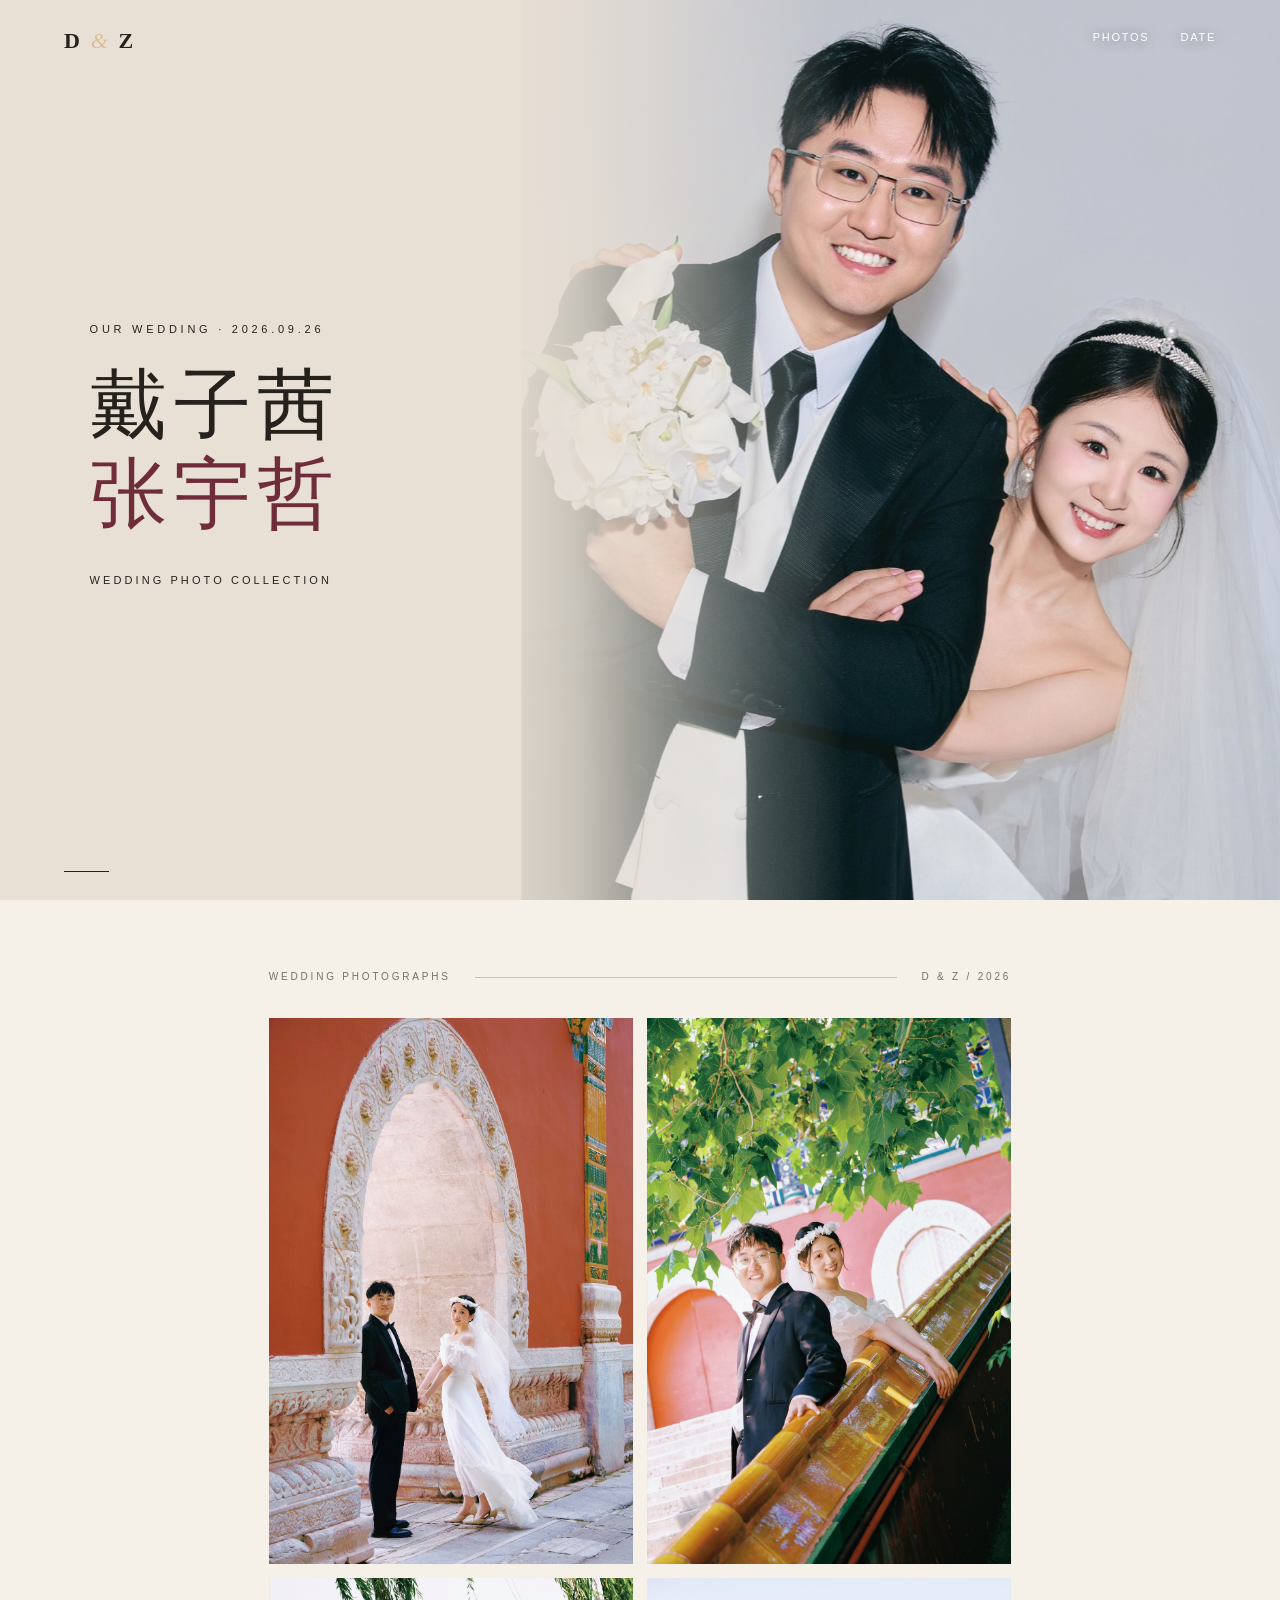
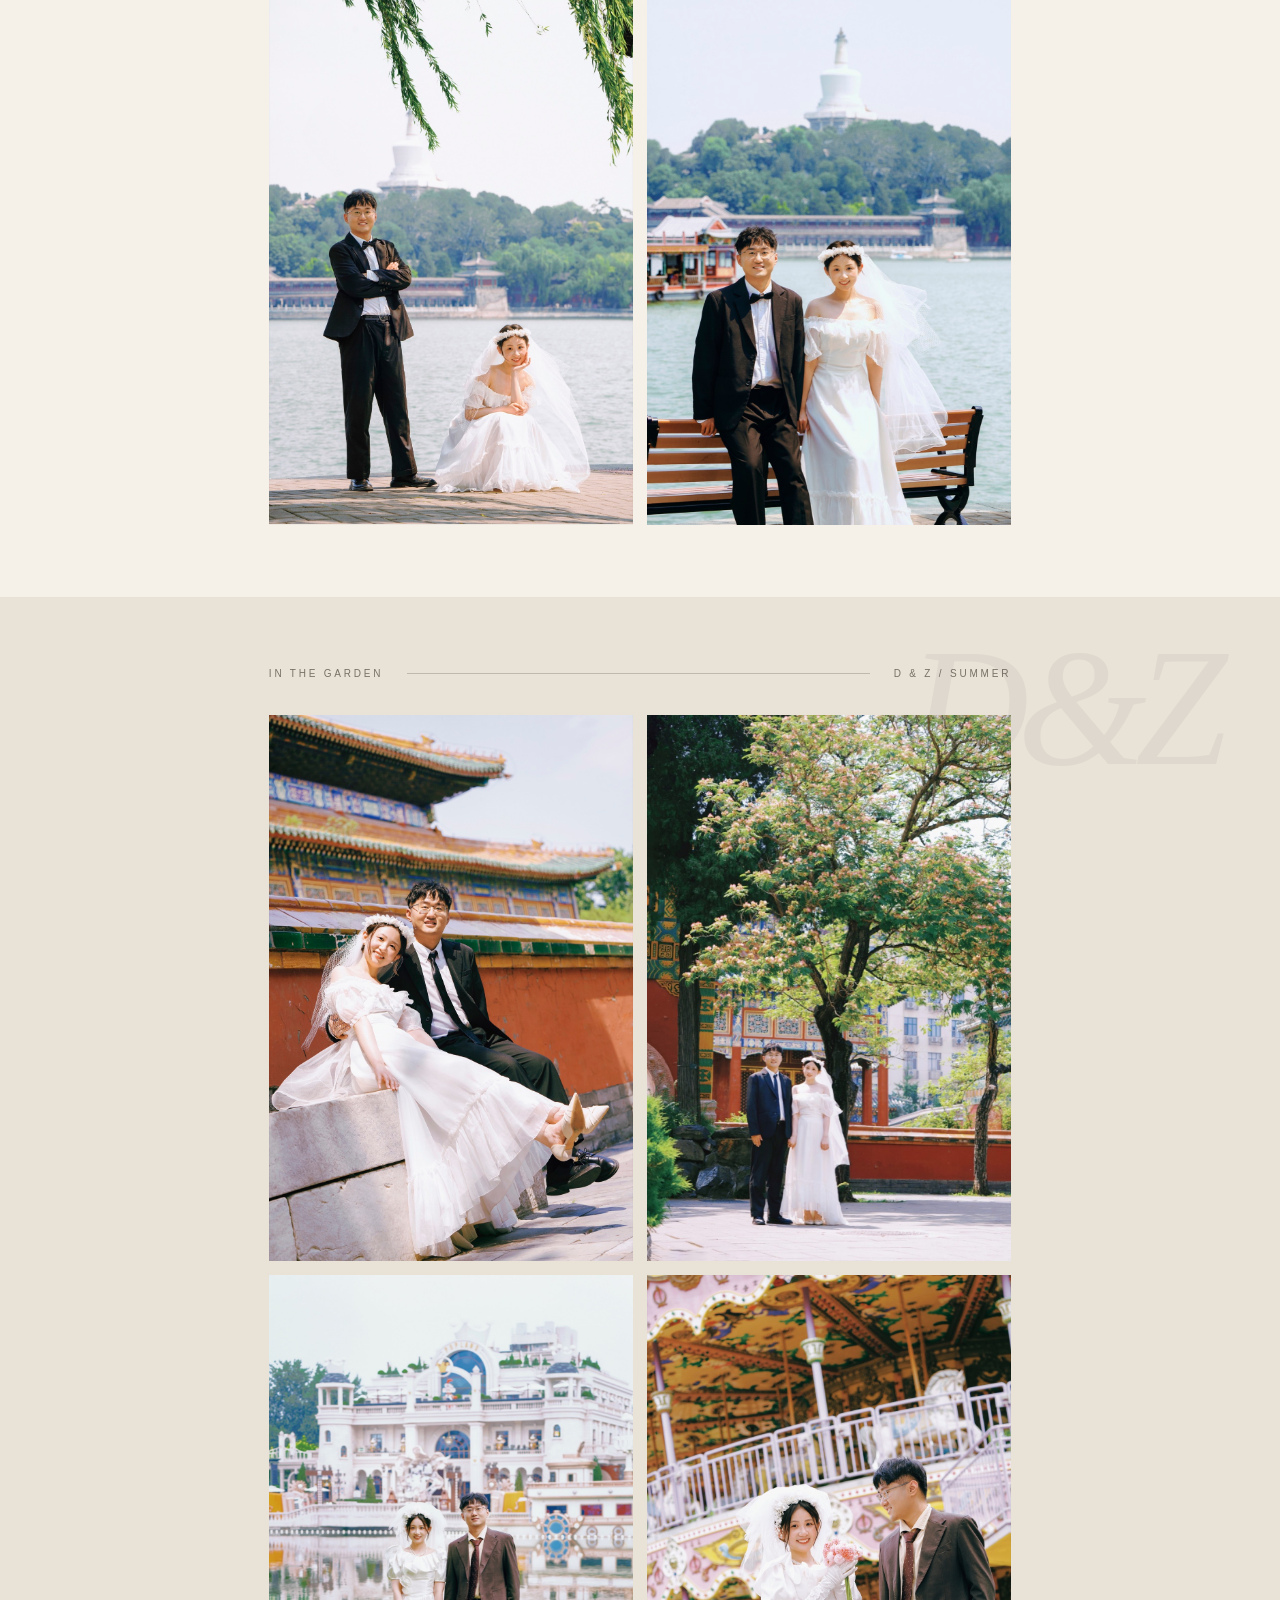
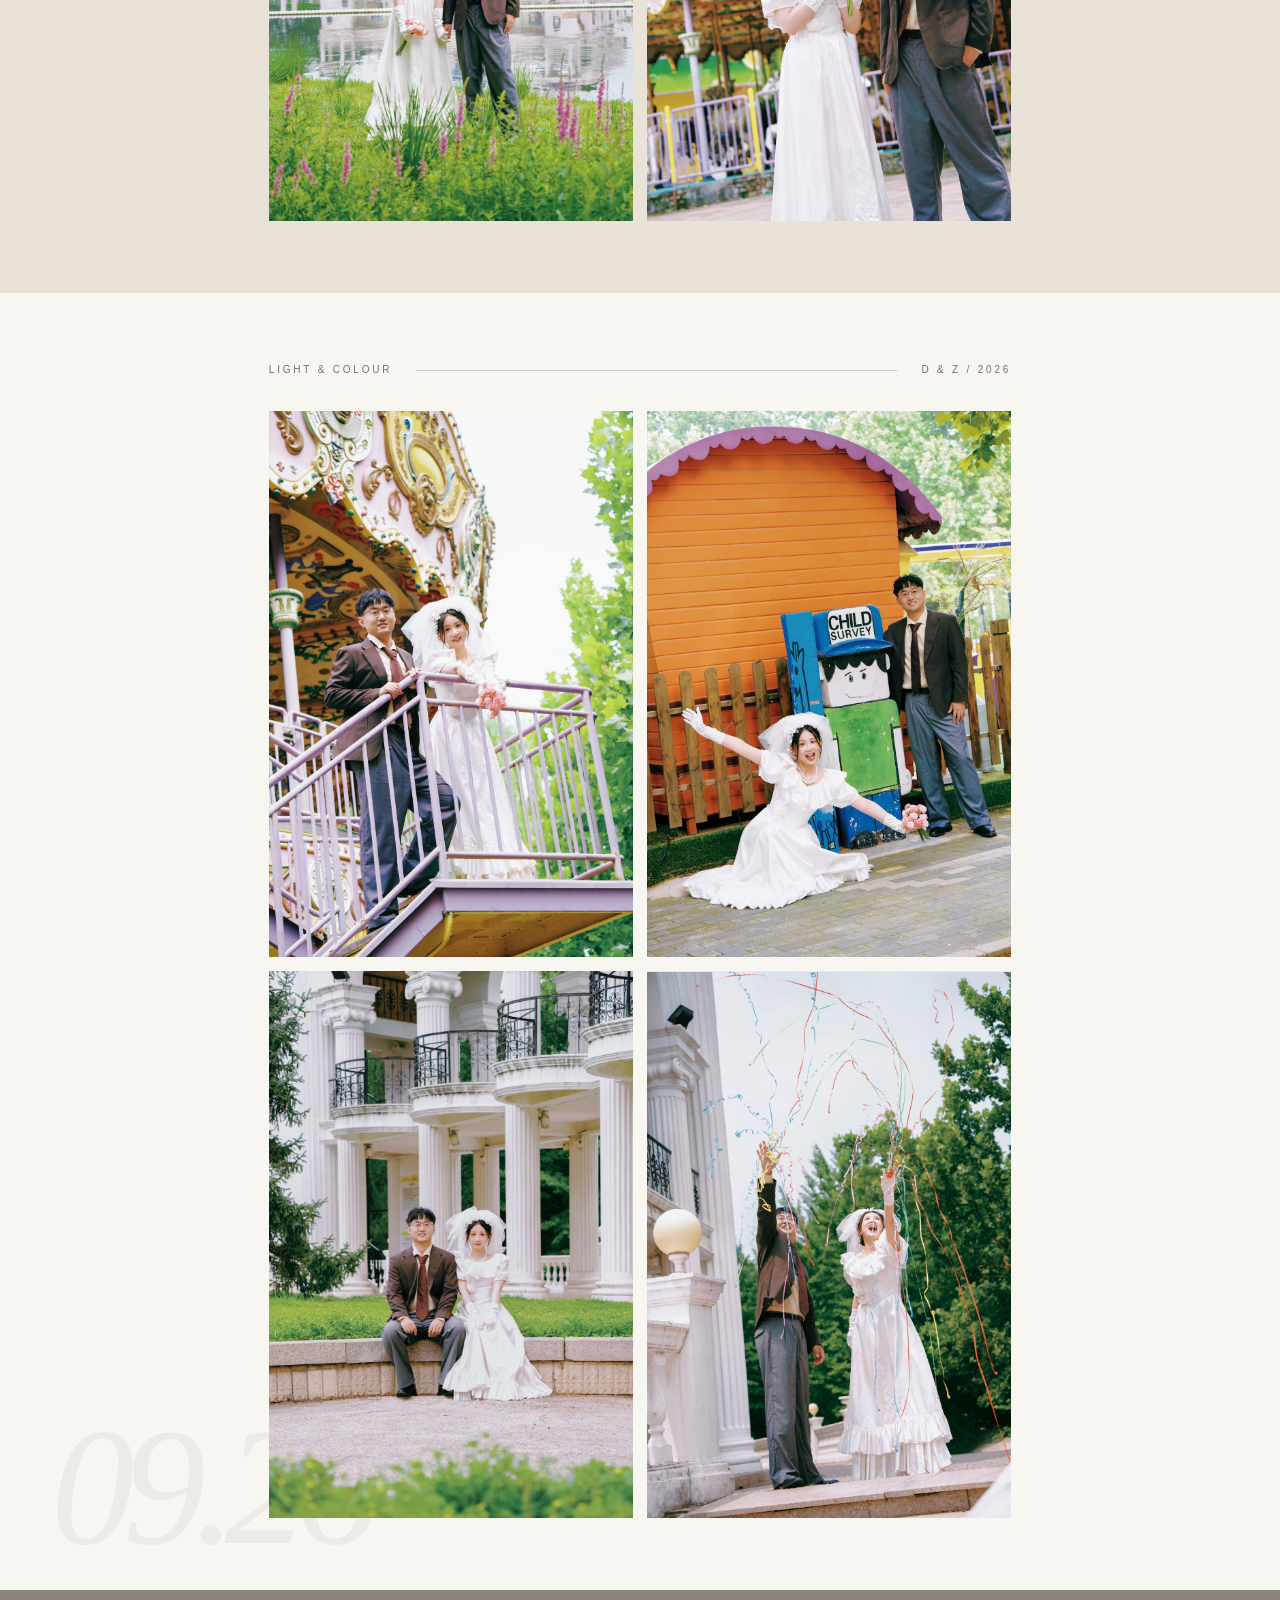
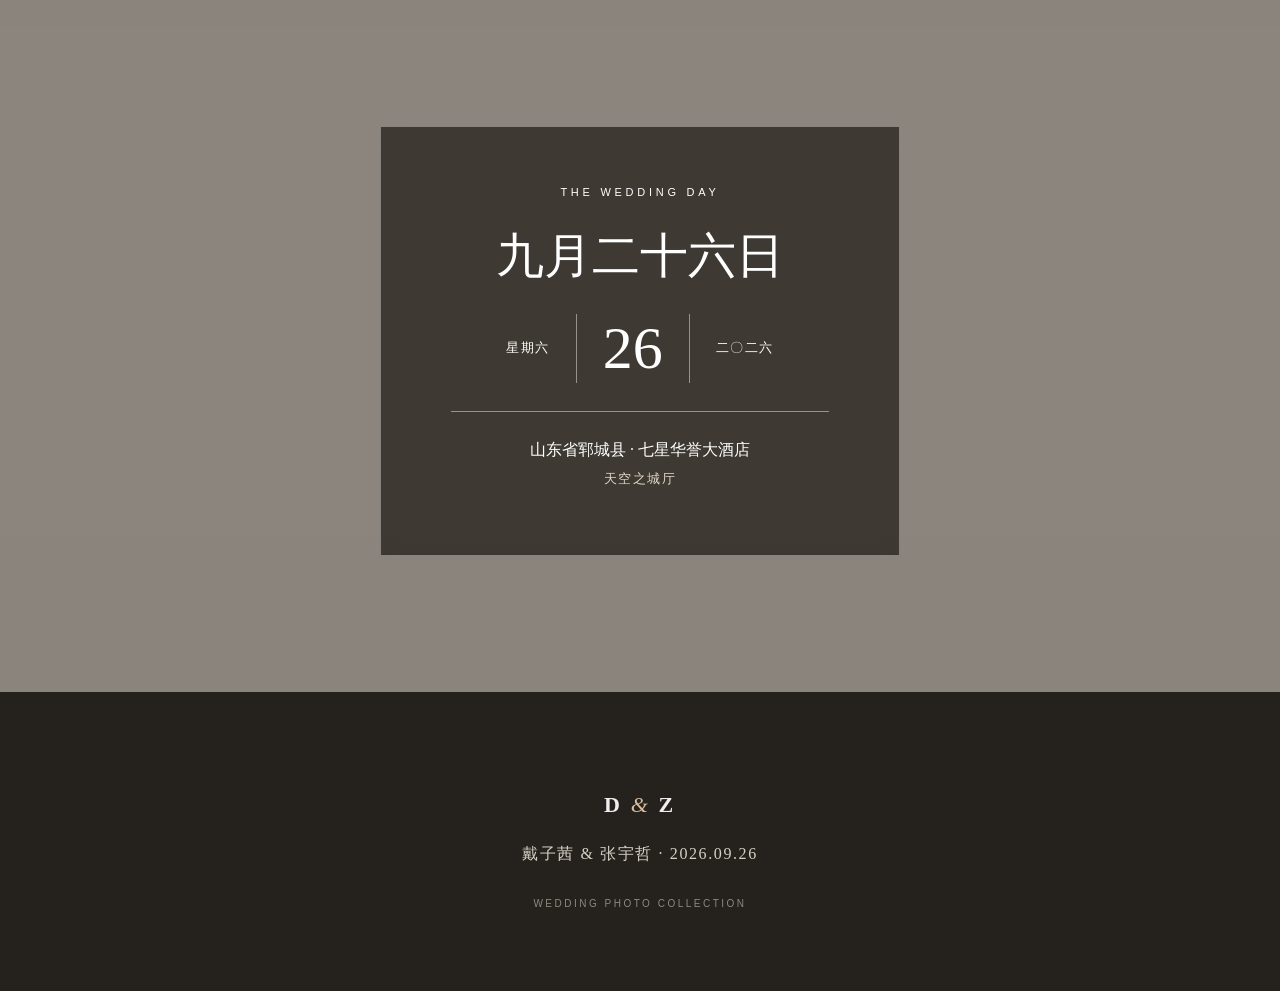
==== commit ca4a4ac5: "Rename wedding site title" ====
--- a/index.html
+++ b/index.html
@@ -3,8 +3,8 @@
 <head>
   <meta charset="utf-8">
   <meta name="viewport" content="width=device-width, initial-scale=1">
-  <meta name="description" content="戴子茜与张宇哲的婚礼影像集。2026年9月26日，山东省郓城县七星华誉大酒店·天空之城厅">
-  <title>戴子茜 & 张宇哲｜婚礼影像集</title>
+  <meta name="description" content="戴子茜与张宇哲的婚礼主页。2026年9月26日，山东省郓城县七星华誉大酒店·天空之城厅">
+  <title>我们结婚啦</title>
   <link rel="stylesheet" href="style.css?v=20260824-3">
 </head>
 <body>
--- a/style.css
+++ b/style.css
@@ -2,10 +2,10 @@
 *{box-sizing:border-box}html{scroll-behavior:smooth}body{margin:0;background:var(--cream);color:var(--ink);font-family:"Noto Serif SC","Songti SC",Georgia,serif}a{color:inherit;text-decoration:none}
 .nav{position:absolute;z-index:10;width:100%;display:flex;justify-content:space-between;align-items:center;padding:30px 5vw;color:#fff}.monogram{font:600 22px/1 Georgia,serif;letter-spacing:.12em}.monogram span{font-style:italic;font-weight:400;color:#d9bd9b}.nav .monogram{color:var(--ink)}.nav nav{display:flex;gap:31px;font:500 11px/1 Arial,sans-serif;letter-spacing:.16em;text-shadow:0 1px 14px #0007}.nav nav a{border-bottom:1px solid transparent;padding-bottom:6px}.nav nav a:hover{border-color:#fff}
 .hero{min-height:100svh;position:relative;overflow:hidden;color:var(--ink);background:#e9e0d5}.hero>img{position:absolute;inset:0 0 0 auto;width:59%;height:100%;object-fit:cover;object-position:center 34%;transform:scale(1.01)}.heroShade{position:absolute;inset:0;background:linear-gradient(90deg,#e9e0d5 0%,#e9e0d5 37%,#e9e0d5db 45%,#e9e0d500 66%)}.heroCopy{position:absolute;z-index:1;left:7vw;top:50%;width:42%;transform:translateY(-46%)}.eyebrow{font:500 11px/1.4 Arial,sans-serif;letter-spacing:.34em;margin:0 0 24px}.eyebrow.dark{color:var(--wine)}.hero h1{font-size:clamp(48px,6vw,88px);line-height:1.16;font-weight:400;letter-spacing:.09em;margin:0}.hero h1 em{font-style:normal;font-weight:400;color:var(--wine)}.names{margin-top:32px;font:500 11px/1.6 Arial,sans-serif;letter-spacing:.28em}.scroll{position:absolute;bottom:28px;left:5vw;font:11px Arial,sans-serif;letter-spacing:.2em;display:flex;align-items:center;gap:12px}.scroll span{display:block;width:45px;height:1px;background:var(--ink)}
-.section{padding:8vh max(6vw,24px)}.albumSpread{position:relative;min-height:100svh;display:grid;align-content:center;overflow:hidden}.openingSpread{background:var(--cream)}.middleSpread{background:var(--stone)}.closingSpread{background:#f8f6f1}.albumCaption{display:grid;grid-template-columns:auto minmax(50px,1fr) auto;gap:24px;align-items:center;width:min(100%,1100px);margin:0 auto 4vh;color:#777166;font:500 10px/1 Arial,sans-serif;letter-spacing:.28em}.albumCaption p{margin:0;white-space:nowrap}.albumCaption span{height:1px;background:#25221e38}.albumGrid{position:relative;z-index:1;display:grid;margin:0 auto}.openingGrid,.middleGrid,.closingGrid{grid-template-columns:repeat(2,minmax(0,1fr));grid-template-rows:none;grid-auto-flow:row;gap:14px;width:min(58vw,820px);aspect-ratio:auto}.openingGrid .photo:nth-child(n),.middleGrid .photo:nth-child(n),.closingGrid .photo:nth-child(n){grid-column:auto;grid-row:auto;width:100%;min-width:0;min-height:0;margin:0;aspect-ratio:2/3}.spreadMark,.dateMark{position:absolute;z-index:0;margin:0;color:#25221e0d;font:italic clamp(88px,13vw,190px)/.8 Georgia,serif;letter-spacing:-.07em;pointer-events:none}.spreadMark{top:5vh;right:5vw}.dateMark{left:4vw;bottom:4vh}
+.section{padding:8vh max(6vw,24px)}.albumSpread{position:relative;min-height:100svh;display:grid;align-content:center;overflow:hidden}.openingSpread{background:var(--cream)}.middleSpread{background:var(--stone)}.closingSpread{background:#f8f6f1}.albumCaption{display:grid;grid-template-columns:auto minmax(50px,1fr) auto;gap:24px;align-items:center;width:min(58vw,820px);margin:0 auto 4vh;color:#777166;font:500 10px/1 Arial,sans-serif;letter-spacing:.28em}.albumCaption p{margin:0;white-space:nowrap}.albumCaption span{height:1px;background:#25221e38}.albumGrid{position:relative;z-index:1;display:grid;margin:0 auto}.openingGrid,.middleGrid,.closingGrid{grid-template-columns:repeat(2,minmax(0,1fr));grid-template-rows:none;grid-auto-flow:row;gap:14px;width:min(58vw,820px);aspect-ratio:auto}.openingGrid .photo:nth-child(n),.middleGrid .photo:nth-child(n),.closingGrid .photo:nth-child(n){grid-column:auto;grid-row:auto;width:100%;min-width:0;min-height:0;margin:0;aspect-ratio:2/3}.spreadMark,.dateMark{position:absolute;z-index:0;margin:0;color:#25221e0d;font:italic clamp(88px,13vw,190px)/.8 Georgia,serif;letter-spacing:-.07em;pointer-events:none}.spreadMark{top:5vh;right:5vw}.dateMark{left:4vw;bottom:4vh}
 .photo{border:0;padding:0;position:relative;aspect-ratio:2/3;overflow:hidden;background:#ece7df;cursor:zoom-in}.photo img{width:100%;height:100%;object-fit:contain;transition:transform .7s ease}.photo span{position:absolute;z-index:2;right:18px;bottom:16px;color:#fff;font:10px Arial,sans-serif;letter-spacing:.2em;opacity:0;transition:opacity .3s}.photo:after{content:"";position:absolute;inset:0;background:#26181226;opacity:0;transition:opacity .3s}.photo:hover img{transform:scale(1.04)}.photo:hover:after,.photo:hover span{opacity:1}
 .day{min-height:78vh;background:url("photos/day.jpg") center 42%/cover fixed;display:grid;place-items:center;padding:60px 20px;position:relative}.day:before{content:"";position:absolute;inset:0;background:#231b1480}.dayCard{position:relative;background:#2b2620cc;backdrop-filter:blur(10px);color:#fff;text-align:center;padding:58px 70px;border:1px solid #ffffff61;min-width:min(520px,92vw)}.dayCard h2{font-size:48px;font-weight:400;margin:0 0 26px}.date{display:flex;justify-content:center;align-items:center;gap:26px}.date span{font-size:13px;letter-spacing:.12em}.date strong{font:400 60px Georgia,serif;border-inline:1px solid #ffffff73;padding:0 26px}.rule{height:1px;background:#ffffff73;margin:28px 0}.dayCard>p:not(.eyebrow){margin:9px}.time{font-size:13px;letter-spacing:.12em;color:#e2d7c8}
 footer{text-align:center;padding:80px 20px;background:#25221e;color:#eee}footer>p:nth-child(2){margin:28px 0;color:#d8d0c5;letter-spacing:.1em}footer small{color:#8f887e;font:10px Arial,sans-serif;letter-spacing:.25em}
 dialog{width:100vw;height:100vh;max-width:none;max-height:none;border:0;padding:5vw;background:#100d0bf0}dialog[open]{display:grid;place-items:center}dialog::backdrop{background:#100d0bf0}dialog img{max-width:90vw;max-height:85vh;object-fit:contain}dialog button{position:absolute;right:28px;top:20px;background:none;border:0;color:#fff;font:300 38px Arial,sans-serif;cursor:pointer}
-@media(max-width:760px){.nav nav{display:none}.nav{padding:24px}.nav .monogram{color:#fff;text-shadow:0 1px 12px #0006}.hero{color:#fff}.hero>img{inset:0;width:100%;object-position:center 35%}.heroShade{background:linear-gradient(180deg,#14100d33,#14100d29 35%,#14100db8)}.heroCopy{left:24px;right:24px;top:auto;bottom:104px;width:auto;transform:none;text-align:center;text-shadow:0 2px 18px #0006}.hero .eyebrow{margin-bottom:18px}.hero h1{font-size:47px}.hero h1 em{color:#f0dfcd}.scroll span{background:#fff}.section{padding:56px 14px}.albumCaption{grid-template-columns:auto minmax(20px,1fr) auto;gap:10px;margin-bottom:22px;font-size:8px;letter-spacing:.14em}.openingGrid{grid-template-columns:repeat(2,minmax(0,1fr));grid-template-rows:none;grid-auto-flow:row;width:100%;aspect-ratio:auto;gap:8px}.openingGrid .photo:nth-child(n){grid-column:auto;grid-row:auto;width:100%;margin:0;aspect-ratio:2/3}.middleGrid{grid-template-columns:repeat(2,minmax(0,1fr));grid-template-rows:none;grid-auto-flow:row;width:100%;gap:8px;aspect-ratio:auto}.middleGrid .photo:nth-child(n){grid-column:auto;grid-row:auto;width:100%;margin:0;aspect-ratio:2/3}.closingGrid{grid-template-columns:repeat(2,minmax(0,1fr));grid-template-rows:none;grid-auto-flow:row;width:100%;gap:8px;aspect-ratio:auto}.closingGrid .photo:nth-child(n){order:0;grid-column:auto;grid-row:auto;width:100%;margin:0;aspect-ratio:2/3}.spreadMark,.dateMark{font-size:24vw}.spreadMark{top:28px;right:18px}.dateMark{left:16px;bottom:24px}.day{background-attachment:scroll}.dayCard{padding:45px 22px}.dayCard h2{font-size:38px}.date{gap:10px}.date strong{font-size:46px;padding:0 14px}dialog{padding:18px}dialog img{max-width:100%;max-height:82vh}}
+@media(max-width:760px){.nav nav{display:none}.nav{padding:24px}.nav .monogram{color:#fff;text-shadow:0 1px 12px #0006}.hero{color:#fff}.hero>img{inset:0;width:100%;object-position:center 35%}.heroShade{background:linear-gradient(180deg,#14100d33,#14100d29 35%,#14100db8)}.heroCopy{left:24px;right:24px;top:auto;bottom:104px;width:auto;transform:none;text-align:center;text-shadow:0 2px 18px #0006}.hero .eyebrow{margin-bottom:18px}.hero h1{font-size:47px}.hero h1 em{color:#f0dfcd}.scroll span{background:#fff}.section{padding:56px 14px}.albumCaption{grid-template-columns:auto minmax(20px,1fr) auto;gap:10px;width:100%;margin-bottom:22px;font-size:8px;letter-spacing:.14em}.openingGrid{grid-template-columns:repeat(2,minmax(0,1fr));grid-template-rows:none;grid-auto-flow:row;width:100%;aspect-ratio:auto;gap:8px}.openingGrid .photo:nth-child(n){grid-column:auto;grid-row:auto;width:100%;margin:0;aspect-ratio:2/3}.middleGrid{grid-template-columns:repeat(2,minmax(0,1fr));grid-template-rows:none;grid-auto-flow:row;width:100%;gap:8px;aspect-ratio:auto}.middleGrid .photo:nth-child(n){grid-column:auto;grid-row:auto;width:100%;margin:0;aspect-ratio:2/3}.closingGrid{grid-template-columns:repeat(2,minmax(0,1fr));grid-template-rows:none;grid-auto-flow:row;width:100%;gap:8px;aspect-ratio:auto}.closingGrid .photo:nth-child(n){order:0;grid-column:auto;grid-row:auto;width:100%;margin:0;aspect-ratio:2/3}.spreadMark,.dateMark{font-size:24vw}.spreadMark{top:28px;right:18px}.dateMark{left:16px;bottom:24px}.day{background-attachment:scroll}.dayCard{padding:45px 22px}.dayCard h2{font-size:38px}.date{gap:10px}.date strong{font-size:46px;padding:0 14px}dialog{padding:18px}dialog img{max-width:100%;max-height:82vh}}
 @media(prefers-reduced-motion:reduce){html{scroll-behavior:auto}.photo img{transition:none}}
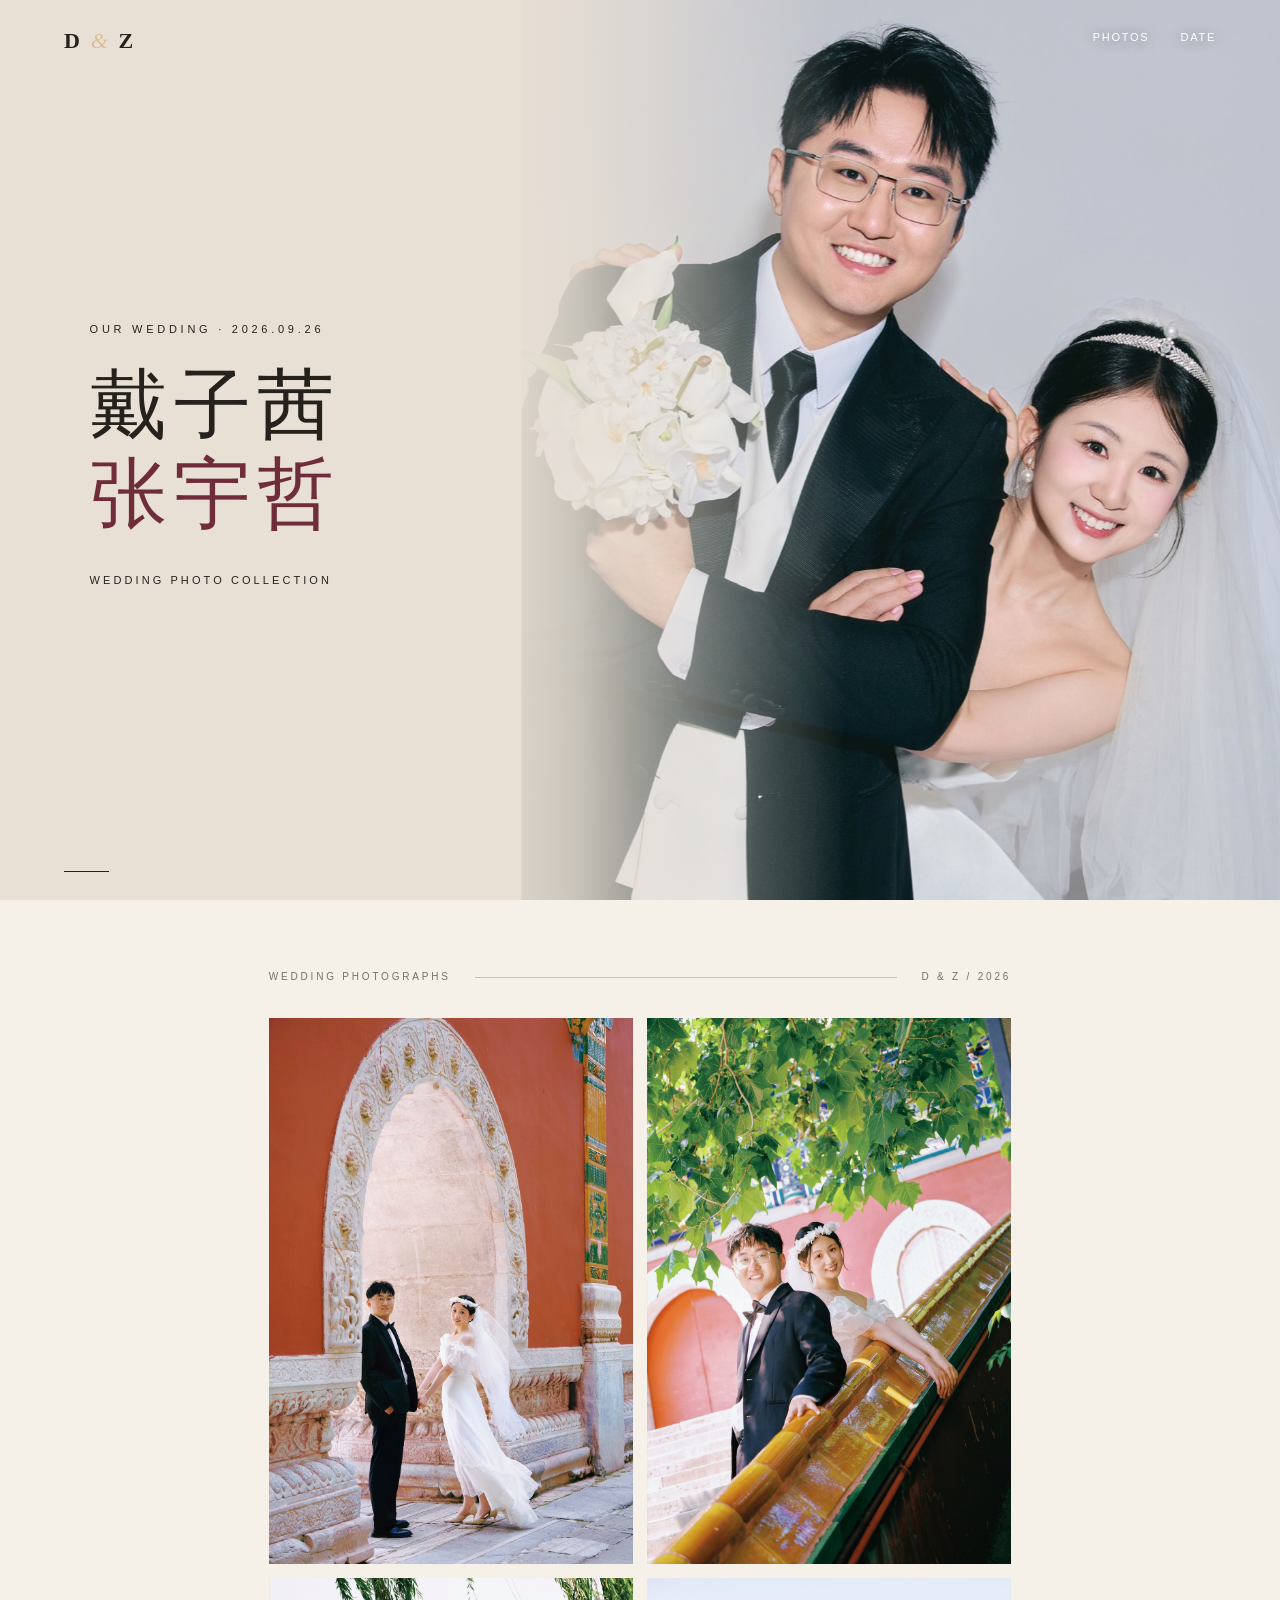
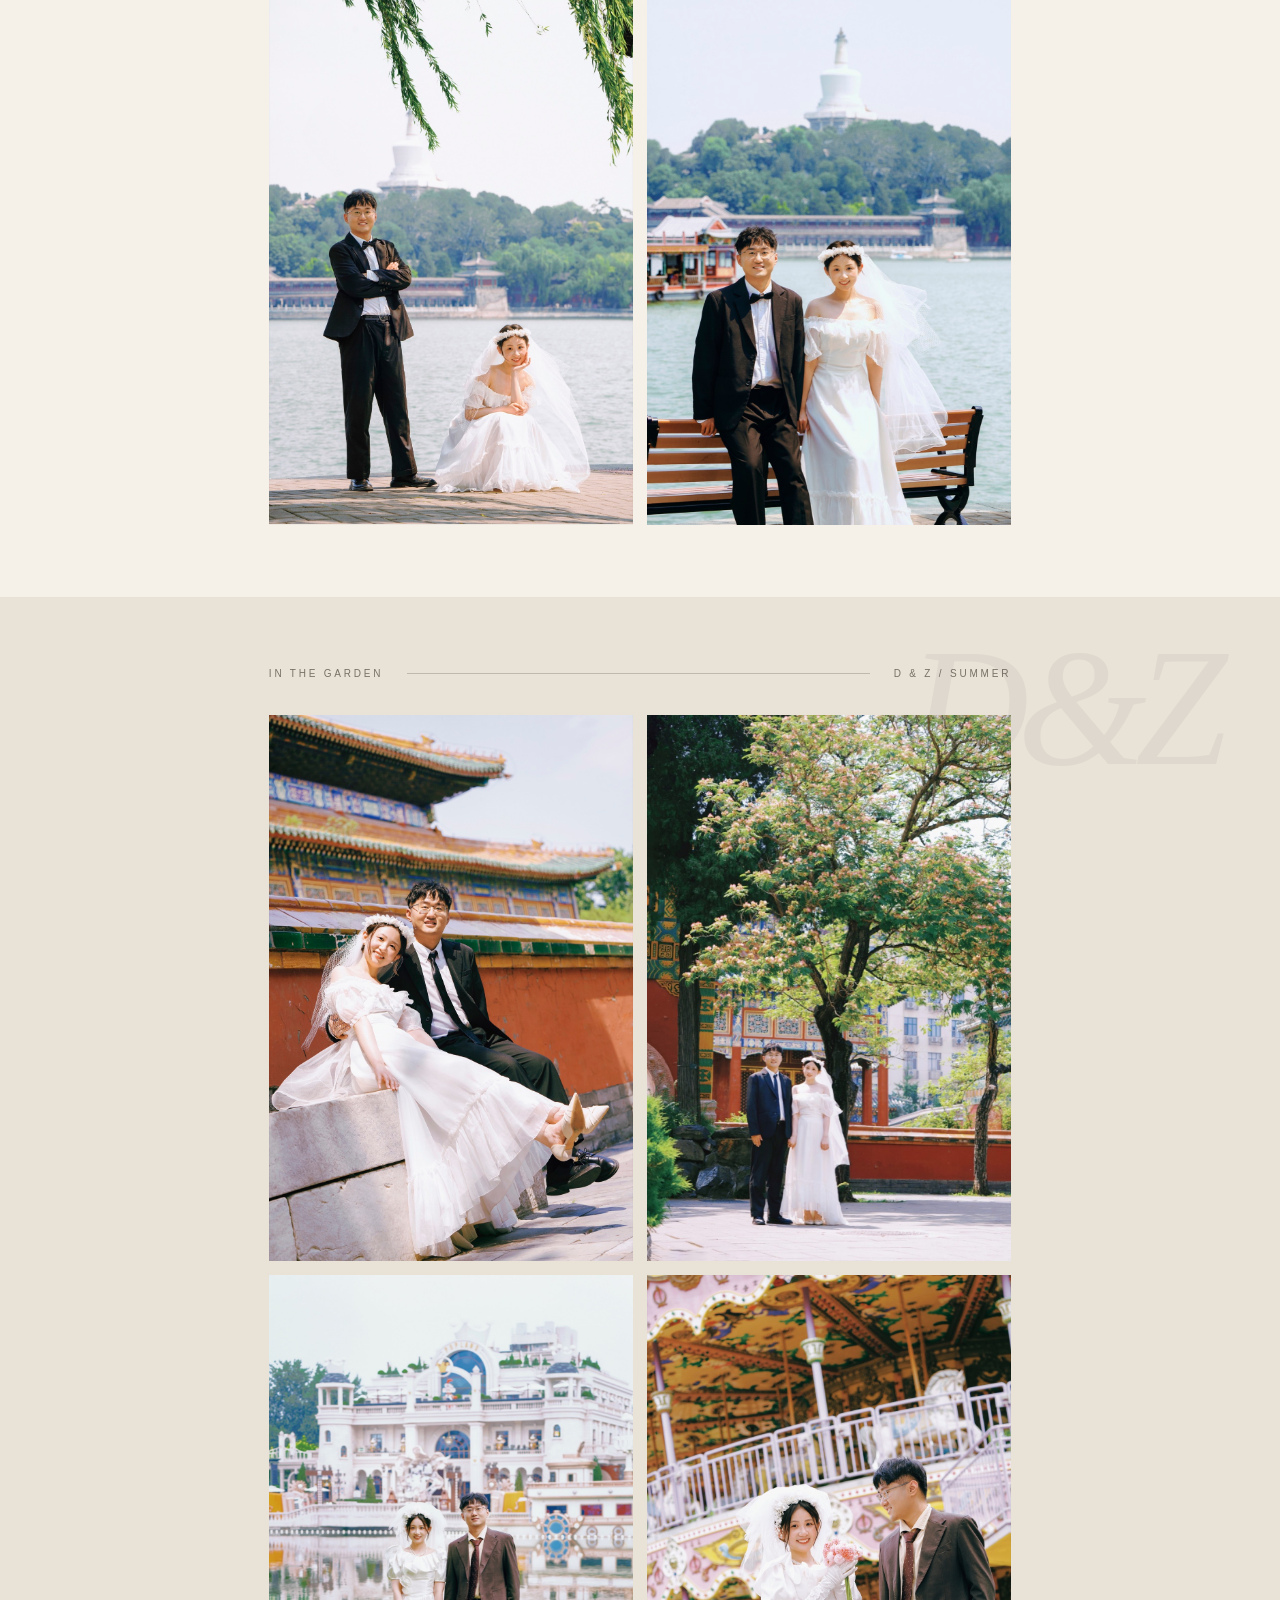
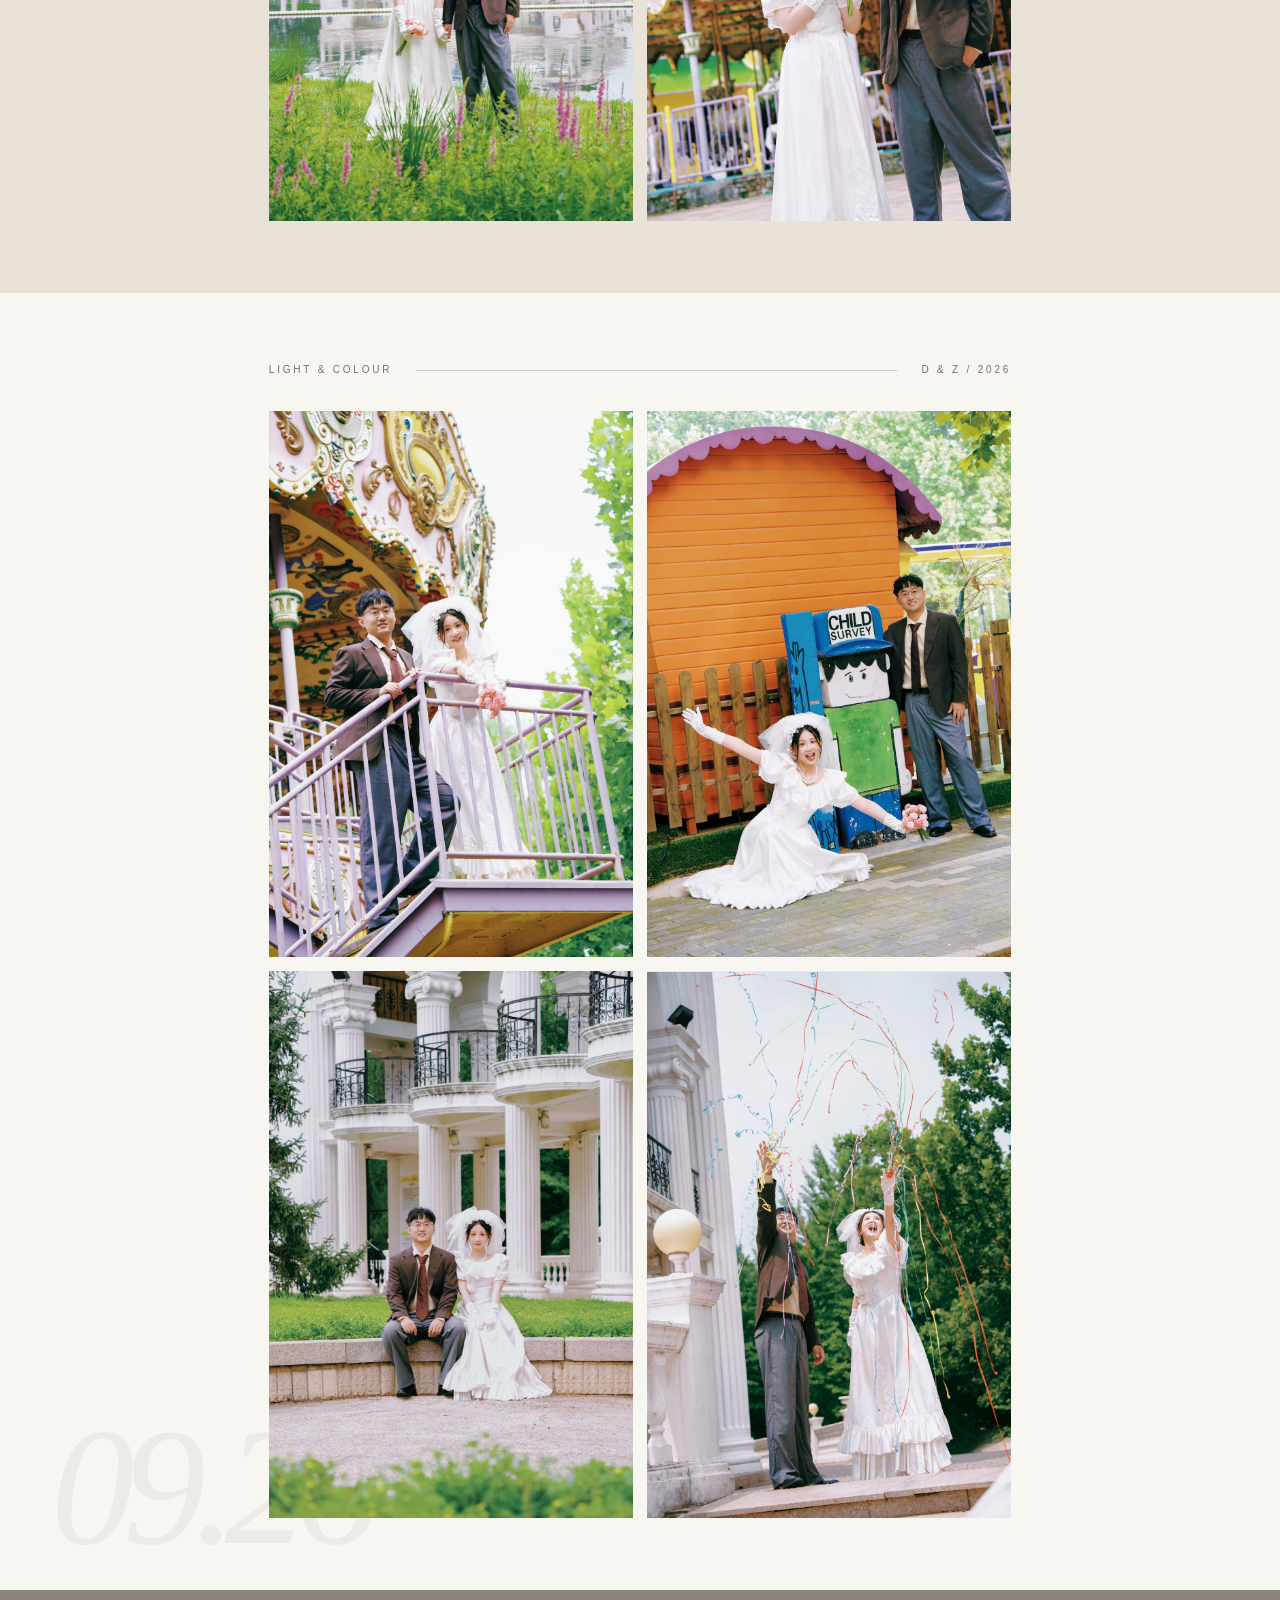
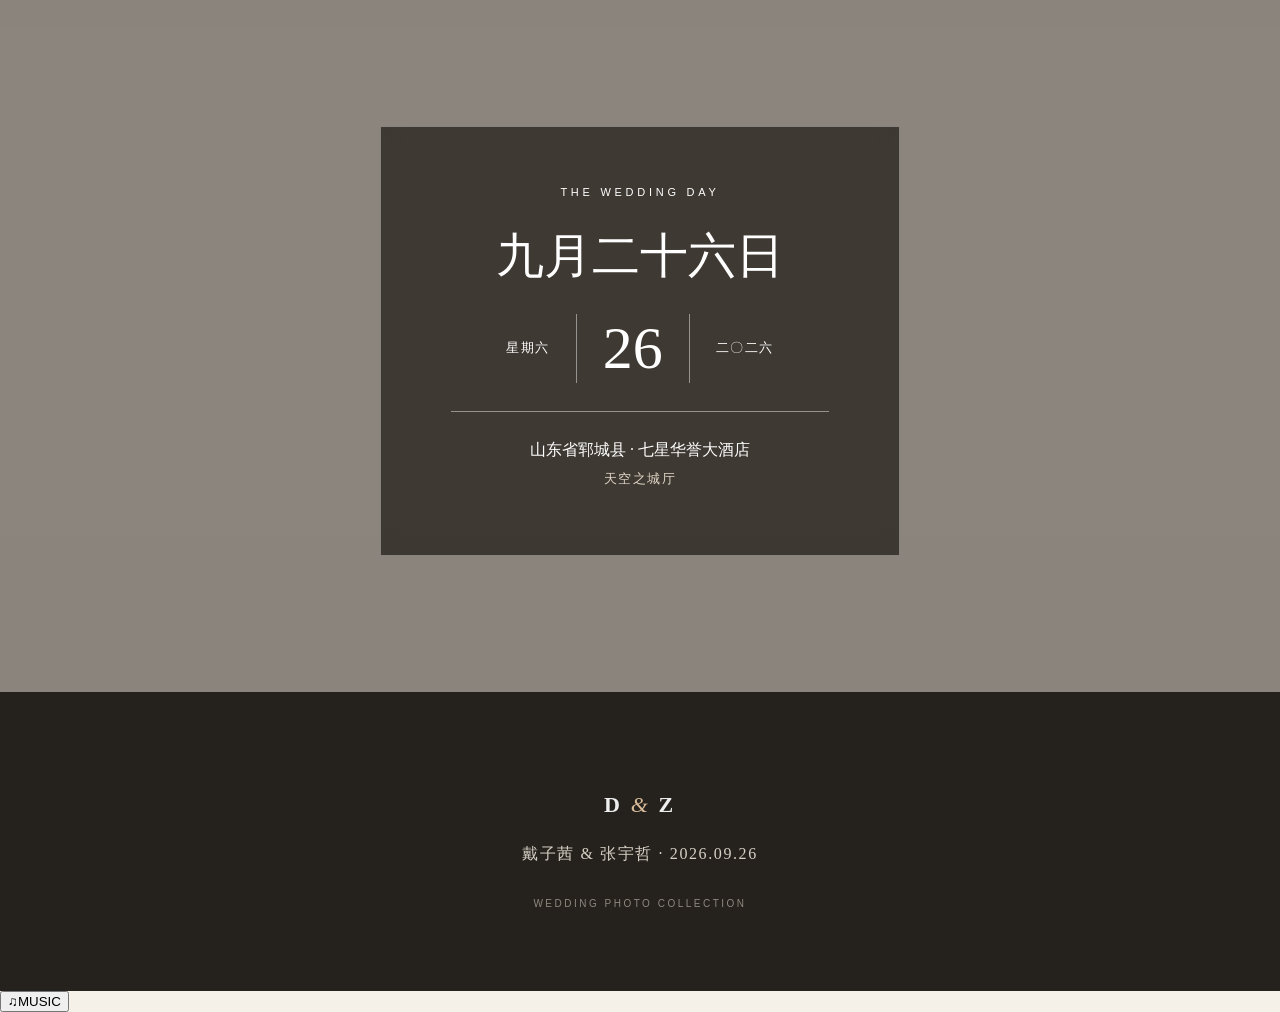
==== commit 3493f616: "Add background music player" ====
--- a/index.html
+++ b/index.html
@@ -5,7 +5,7 @@
   <meta name="viewport" content="width=device-width, initial-scale=1">
   <meta name="description" content="戴子茜与张宇哲的婚礼主页。2026年9月26日，山东省郓城县七星华誉大酒店·天空之城厅">
   <title>我们结婚啦</title>
-  <link rel="stylesheet" href="style.css?v=20260824-3">
+  <link rel="stylesheet" href="style.css?v=20260824-4">
 </head>
 <body>
   <header class="nav">
@@ -76,7 +76,9 @@
   </main>
 
   <footer><p class="monogram">D <span>&</span> Z</p><p>戴子茜 & 张宇哲 · 2026.09.26</p><small>WEDDING PHOTO COLLECTION</small></footer>
+  <audio id="backgroundMusic" src="https://linyu-yanchu-wedding.nfbfyw8w7m.chatgpt.site/audio/background-music.mp3" autoplay loop preload="metadata"></audio>
+  <button class="musicToggle" id="musicToggle" type="button" aria-label="播放背景音乐" aria-pressed="false" title="播放背景音乐"><span class="musicIcon" aria-hidden="true">♫</span><span>MUSIC</span></button>
   <dialog id="lightbox"><button aria-label="关闭">×</button><img alt="照片预览"></dialog>
-  <script src="script.js"></script>
+  <script src="script.js?v=20260824-4"></script>
 </body>
 </html>
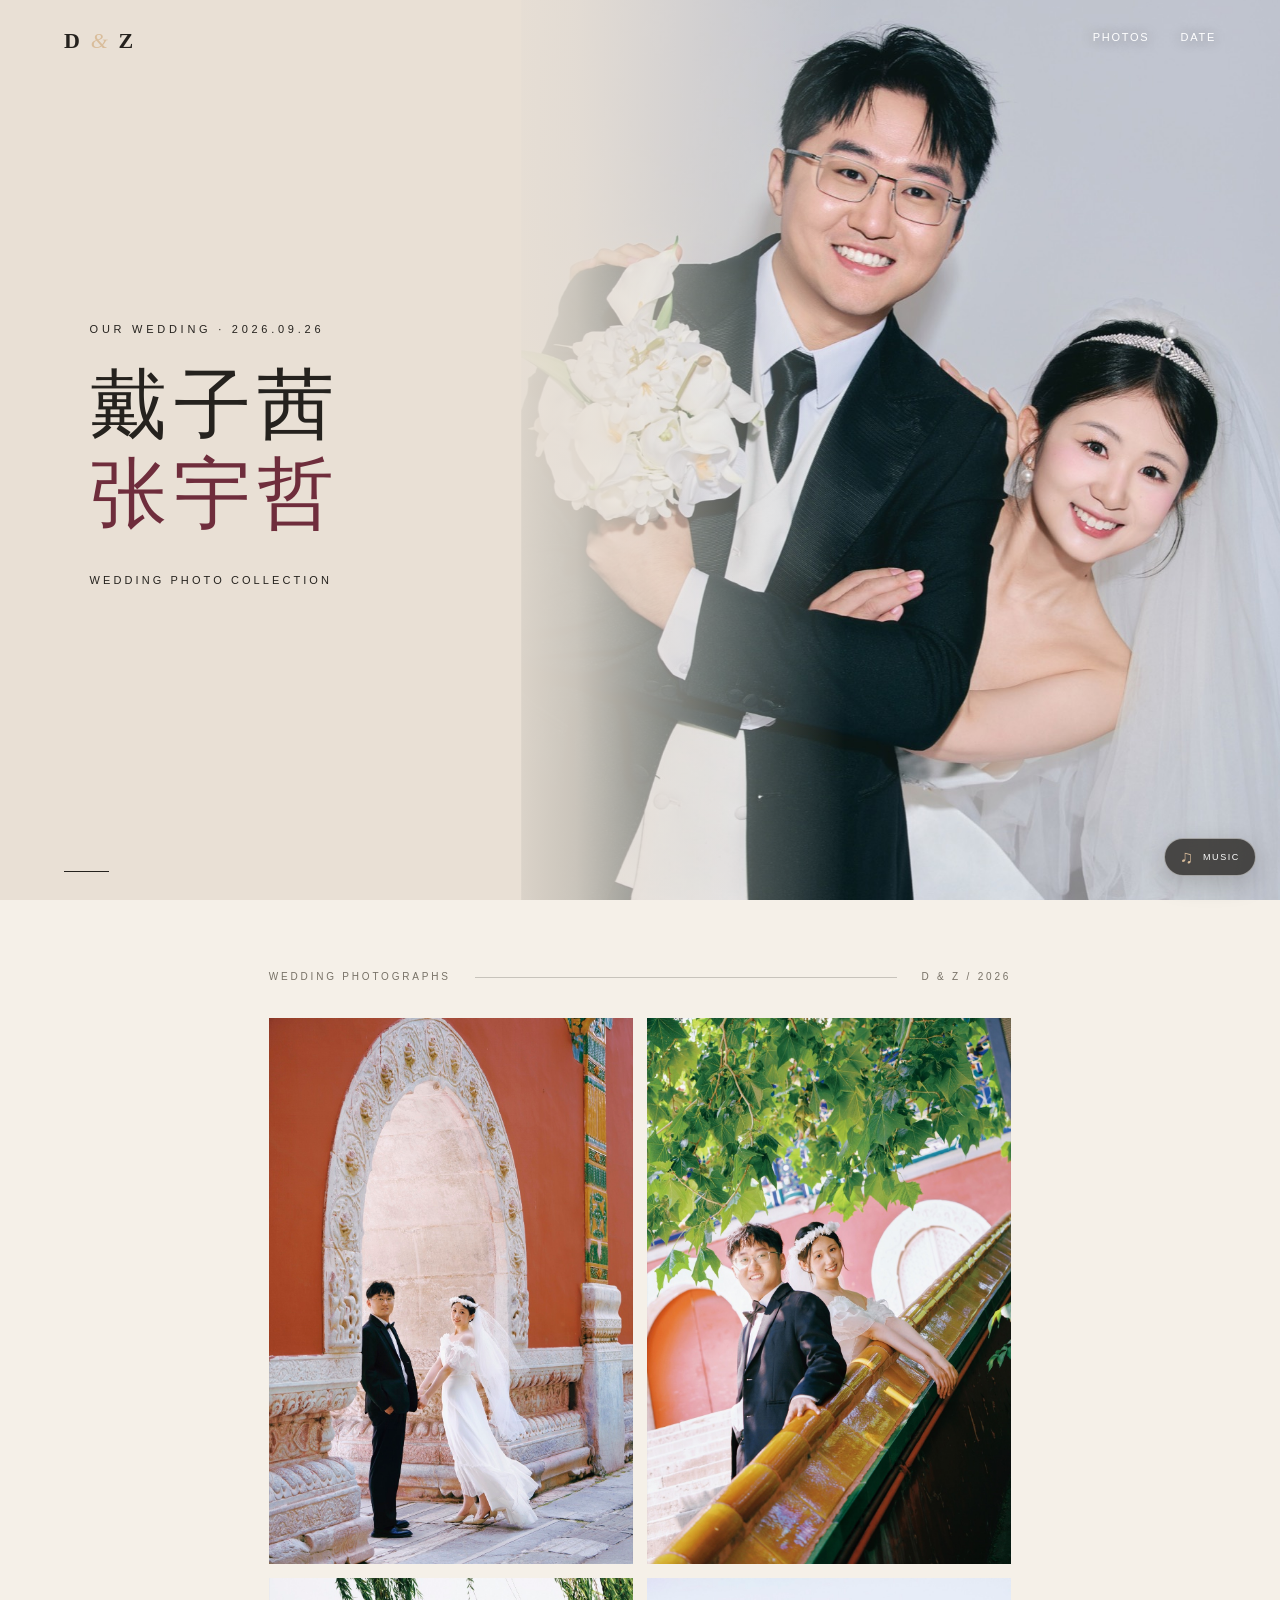
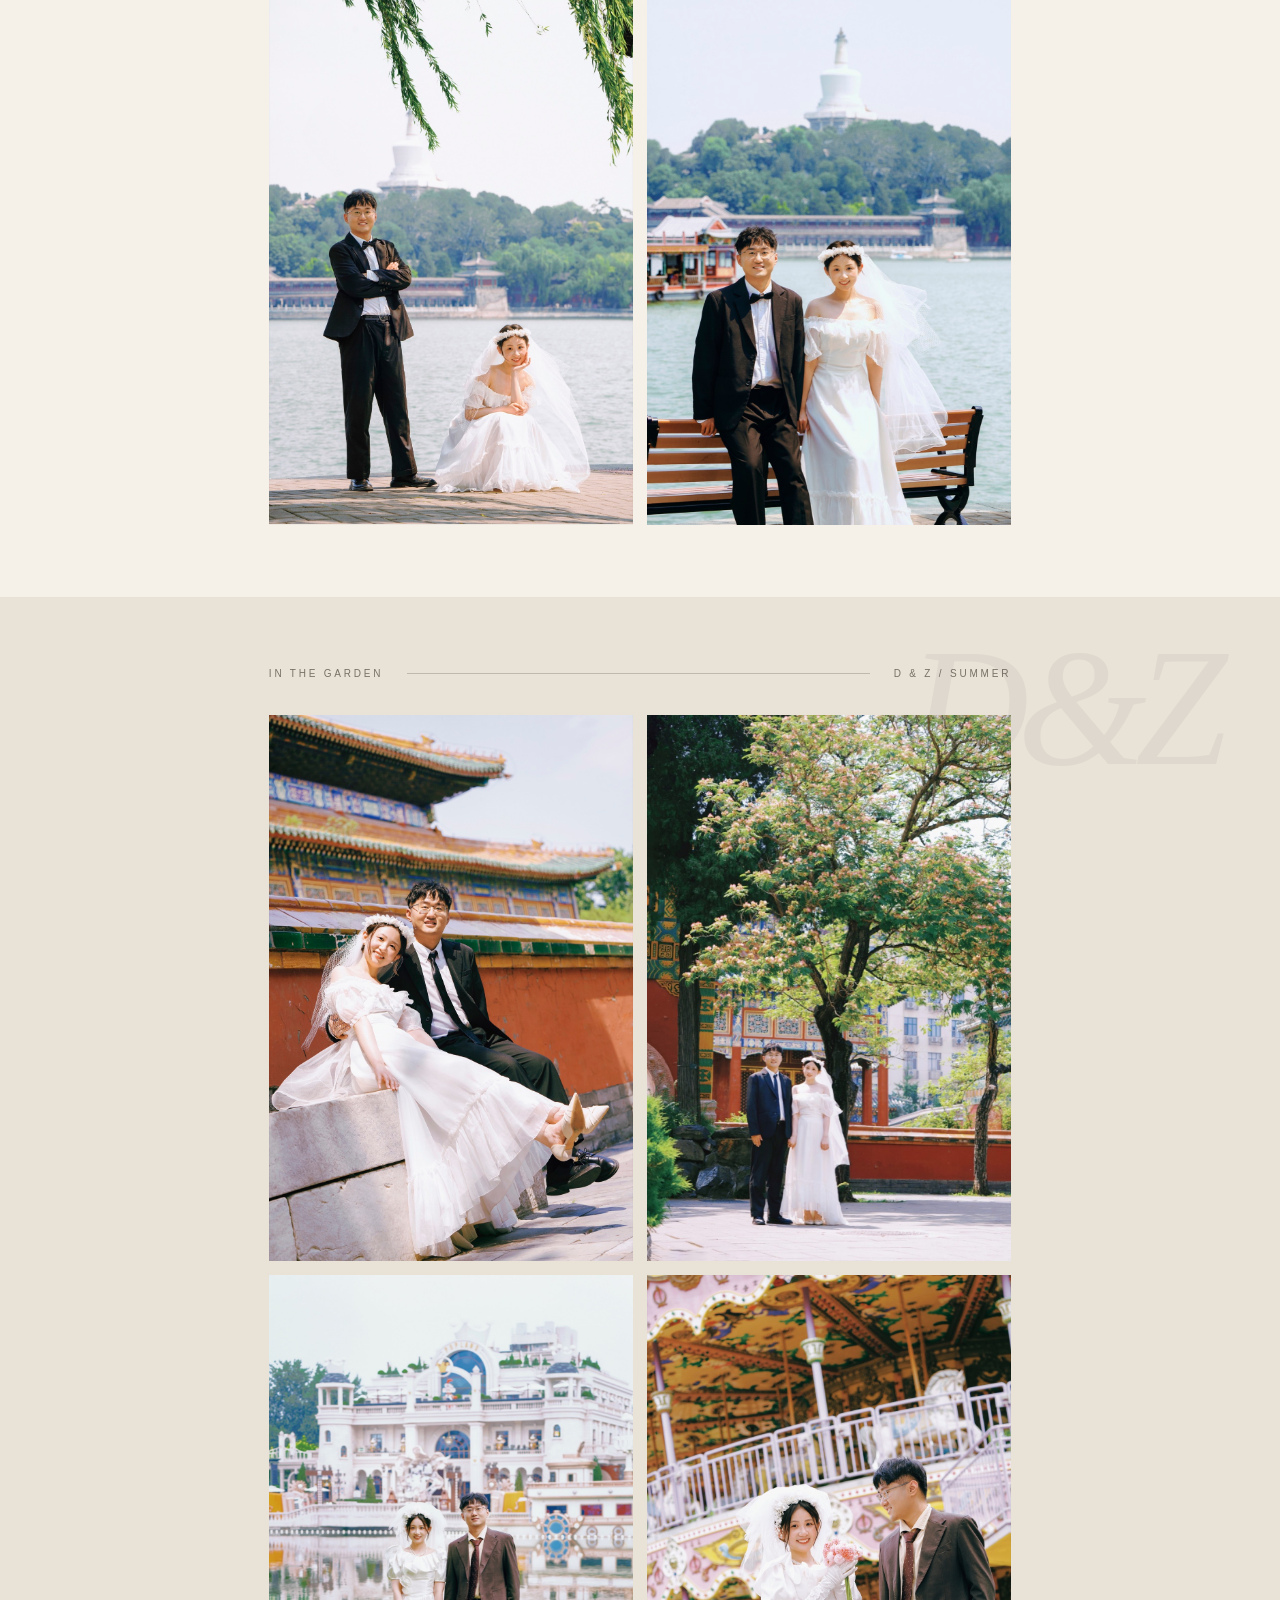
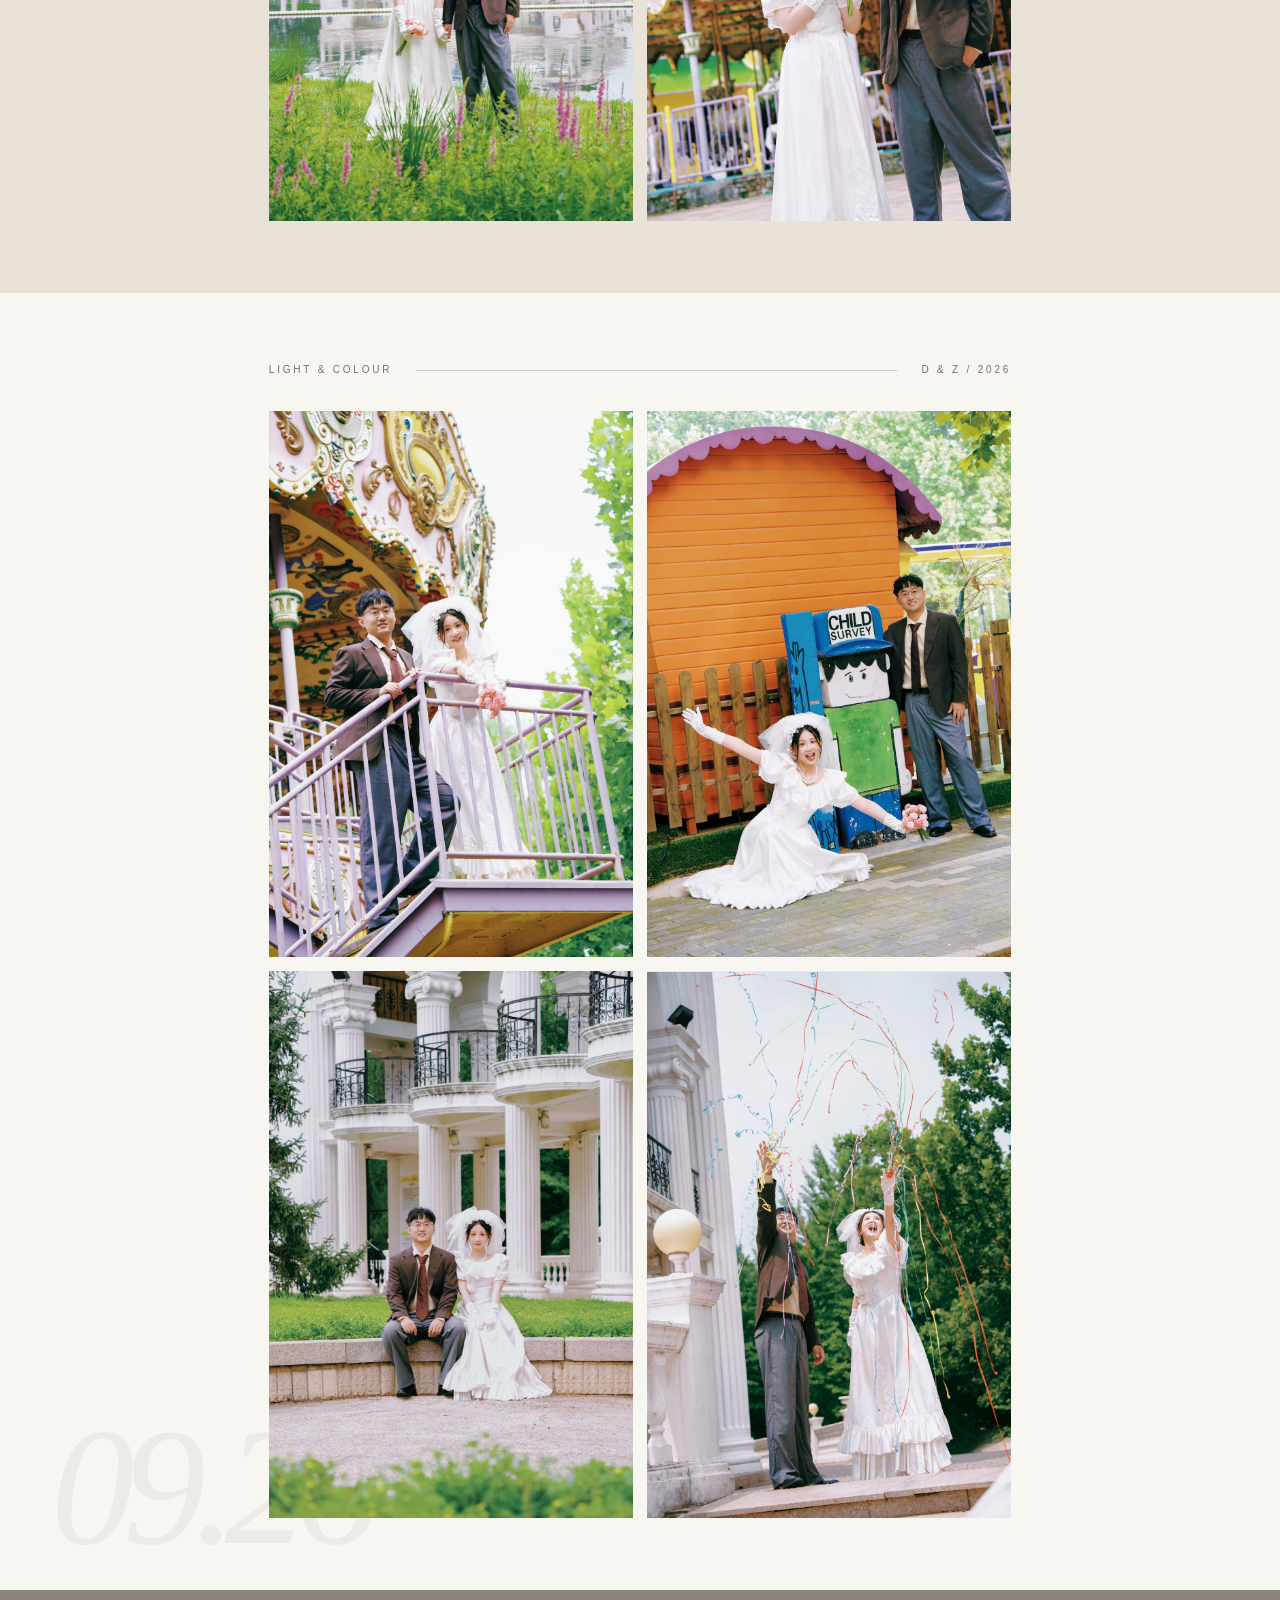
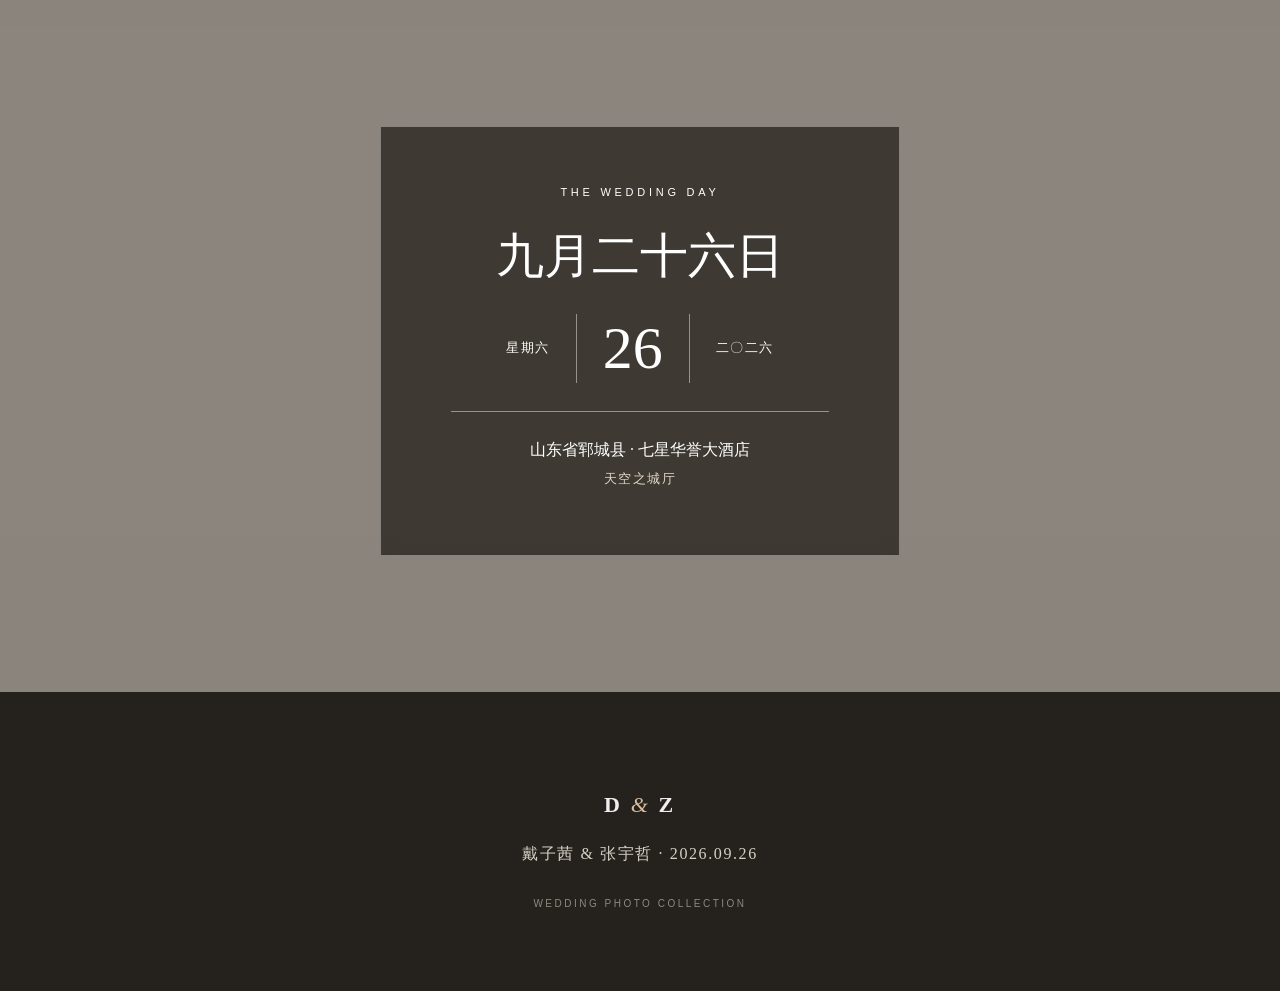
==== commit 5a95df1a: "Serve background music from GitHub Pages" ====
--- a/index.html
+++ b/index.html
@@ -76,7 +76,7 @@
   </main>
 
   <footer><p class="monogram">D <span>&</span> Z</p><p>戴子茜 & 张宇哲 · 2026.09.26</p><small>WEDDING PHOTO COLLECTION</small></footer>
-  <audio id="backgroundMusic" src="https://linyu-yanchu-wedding.nfbfyw8w7m.chatgpt.site/audio/background-music.mp3" autoplay loop preload="metadata"></audio>
+  <audio id="backgroundMusic" src="audio/background-music.mp3" autoplay loop preload="metadata"></audio>
   <button class="musicToggle" id="musicToggle" type="button" aria-label="播放背景音乐" aria-pressed="false" title="播放背景音乐"><span class="musicIcon" aria-hidden="true">♫</span><span>MUSIC</span></button>
   <dialog id="lightbox"><button aria-label="关闭">×</button><img alt="照片预览"></dialog>
   <script src="script.js?v=20260824-4"></script>
--- a/style.css
+++ b/style.css
@@ -9,3 +9,6 @@
 dialog{width:100vw;height:100vh;max-width:none;max-height:none;border:0;padding:5vw;background:#100d0bf0}dialog[open]{display:grid;place-items:center}dialog::backdrop{background:#100d0bf0}dialog img{max-width:90vw;max-height:85vh;object-fit:contain}dialog button{position:absolute;right:28px;top:20px;background:none;border:0;color:#fff;font:300 38px Arial,sans-serif;cursor:pointer}
 @media(max-width:760px){.nav nav{display:none}.nav{padding:24px}.nav .monogram{color:#fff;text-shadow:0 1px 12px #0006}.hero{color:#fff}.hero>img{inset:0;width:100%;object-position:center 35%}.heroShade{background:linear-gradient(180deg,#14100d33,#14100d29 35%,#14100db8)}.heroCopy{left:24px;right:24px;top:auto;bottom:104px;width:auto;transform:none;text-align:center;text-shadow:0 2px 18px #0006}.hero .eyebrow{margin-bottom:18px}.hero h1{font-size:47px}.hero h1 em{color:#f0dfcd}.scroll span{background:#fff}.section{padding:56px 14px}.albumCaption{grid-template-columns:auto minmax(20px,1fr) auto;gap:10px;width:100%;margin-bottom:22px;font-size:8px;letter-spacing:.14em}.openingGrid{grid-template-columns:repeat(2,minmax(0,1fr));grid-template-rows:none;grid-auto-flow:row;width:100%;aspect-ratio:auto;gap:8px}.openingGrid .photo:nth-child(n){grid-column:auto;grid-row:auto;width:100%;margin:0;aspect-ratio:2/3}.middleGrid{grid-template-columns:repeat(2,minmax(0,1fr));grid-template-rows:none;grid-auto-flow:row;width:100%;gap:8px;aspect-ratio:auto}.middleGrid .photo:nth-child(n){grid-column:auto;grid-row:auto;width:100%;margin:0;aspect-ratio:2/3}.closingGrid{grid-template-columns:repeat(2,minmax(0,1fr));grid-template-rows:none;grid-auto-flow:row;width:100%;gap:8px;aspect-ratio:auto}.closingGrid .photo:nth-child(n){order:0;grid-column:auto;grid-row:auto;width:100%;margin:0;aspect-ratio:2/3}.spreadMark,.dateMark{font-size:24vw}.spreadMark{top:28px;right:18px}.dateMark{left:16px;bottom:24px}.day{background-attachment:scroll}.dayCard{padding:45px 22px}.dayCard h2{font-size:38px}.date{gap:10px}.date strong{font-size:46px;padding:0 14px}dialog{padding:18px}dialog img{max-width:100%;max-height:82vh}}
 @media(prefers-reduced-motion:reduce){html{scroll-behavior:auto}.photo img{transition:none}}
+.musicToggle{position:fixed;z-index:40;right:24px;bottom:24px;display:flex;align-items:center;gap:8px;height:38px;padding:0 15px;border:1px solid #ffffff80;border-radius:999px;background:#25221ec7;color:#fff;box-shadow:0 8px 24px #1c16122e;backdrop-filter:blur(10px);cursor:pointer;font:500 9px/1 Arial,sans-serif;letter-spacing:.18em}.musicIcon{color:#d9bd9b;font:18px/1 Georgia,serif;transform-origin:center}.musicToggle[aria-pressed=true] .musicIcon{animation:musicPulse 1.7s ease-in-out infinite}.musicToggle:focus-visible{outline:2px solid #fff;outline-offset:3px}@keyframes musicPulse{50%{transform:translateY(-2px) rotate(7deg)}}
+@media(max-width:760px){.musicToggle{right:16px;bottom:16px;height:36px;padding:0 13px}}
+@media(prefers-reduced-motion:reduce){.musicToggle[aria-pressed=true] .musicIcon{animation:none}}
